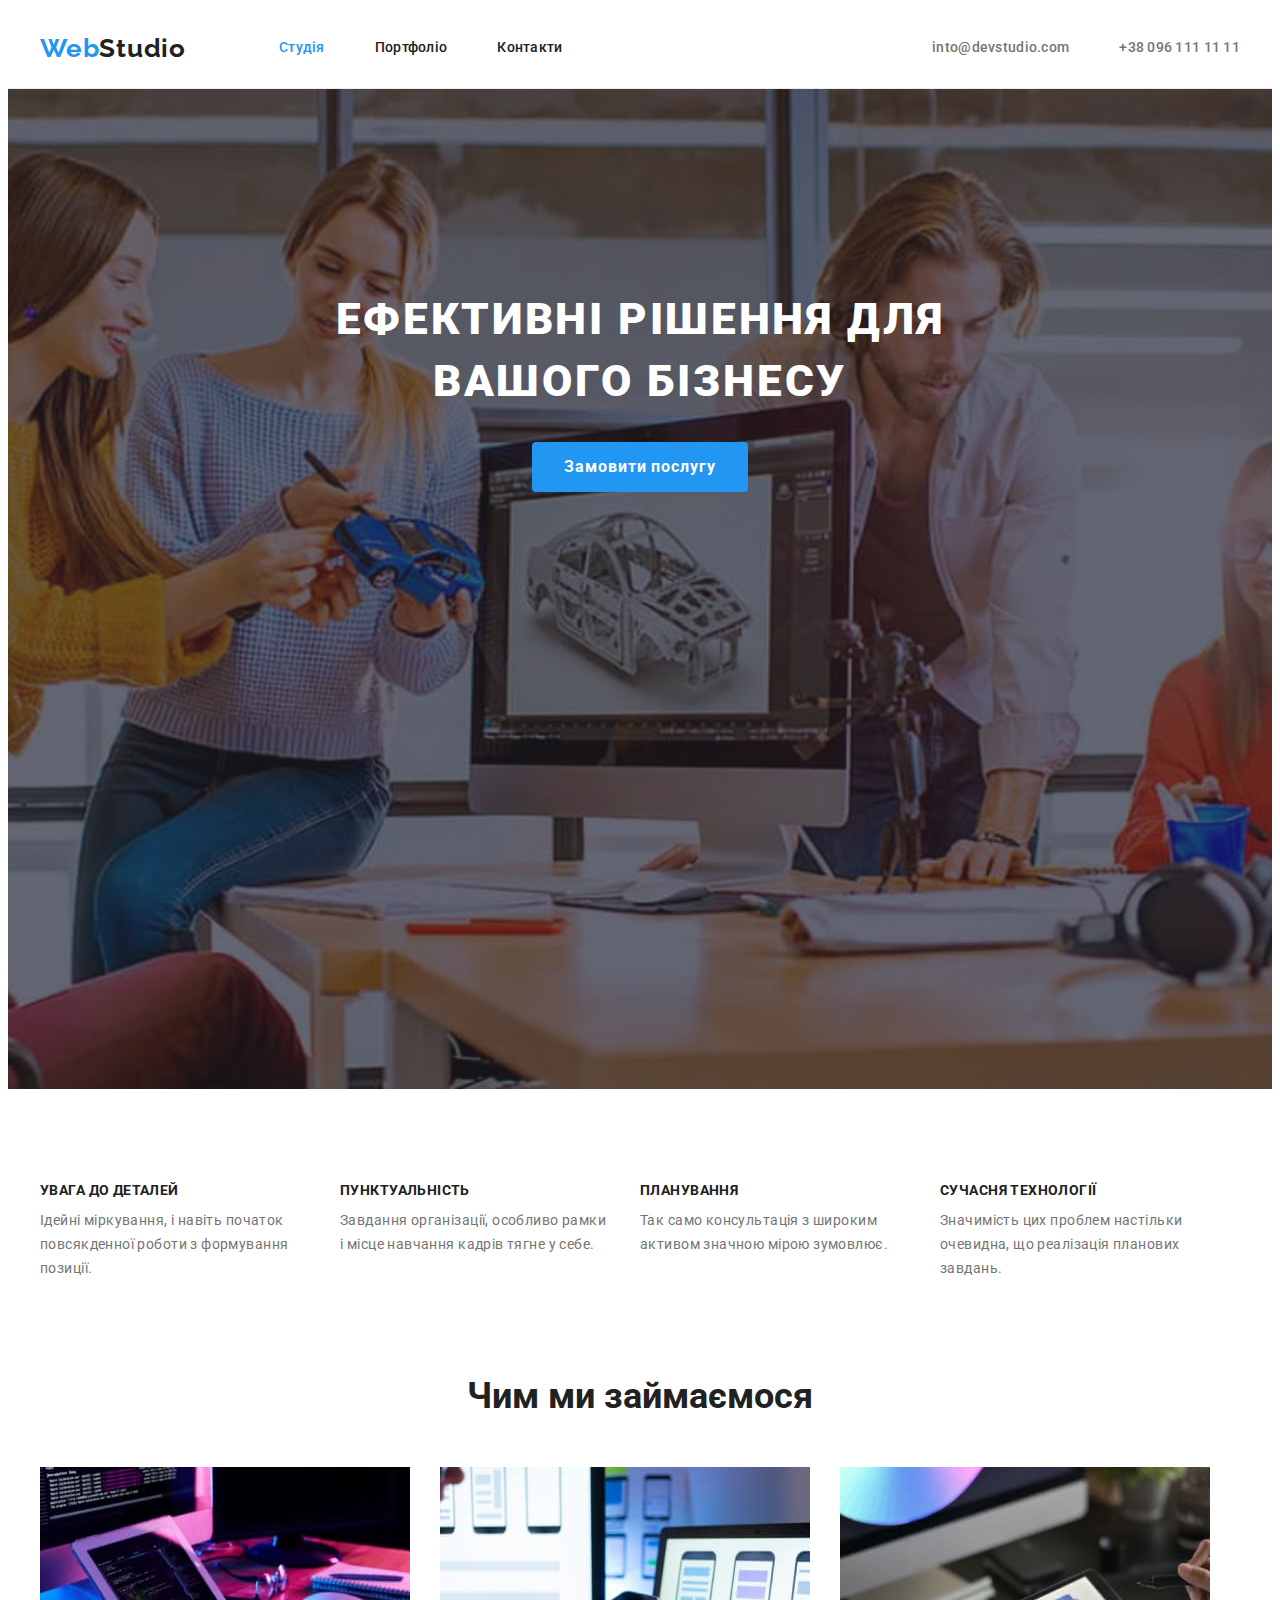
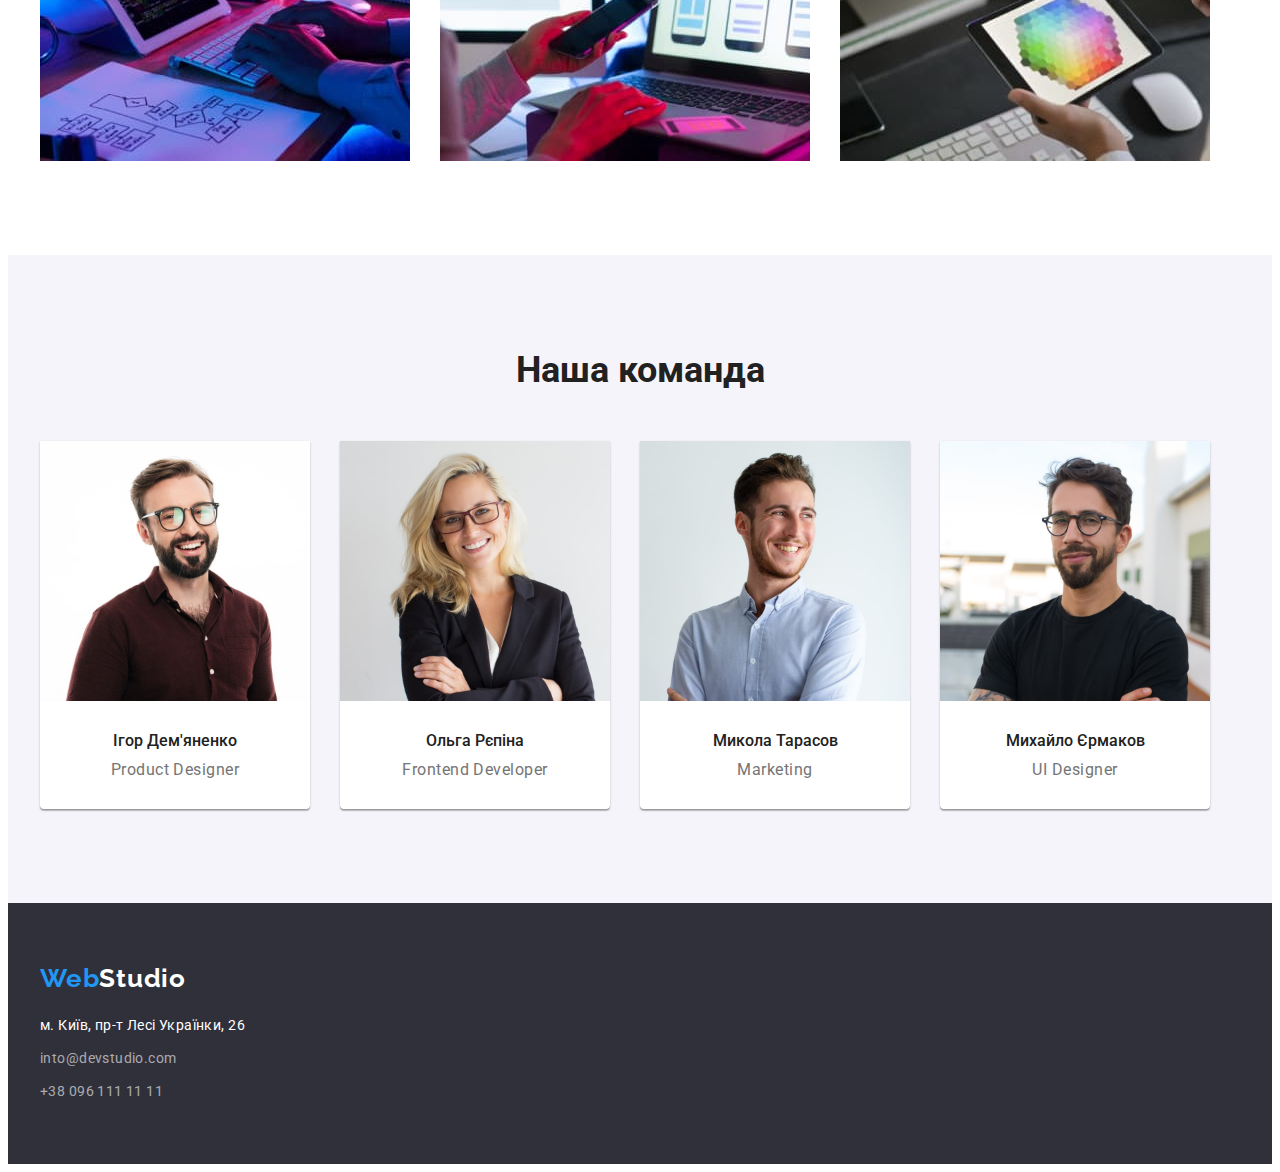
==== index.html @ 22995920 "31.08" ====
<!DOCTYPE html>
<html lang="en">
  <head>
    <meta charset="UTF-8" />
    <meta http-equiv="X-UA-Compatible" content="IE=edge" />
    <meta name="viewport" content="width=device-width, initial-scale=1.0" />
    <title>Studio</title>
    <link rel="preconnect" href="https://fonts.googleapis.com" />
    <link rel="preconnect" href="https://fonts.gstatic.com" crossorigin />
    <link
      href="https://fonts.googleapis.com/css2?family=Raleway:wght@700&family=Roboto:wght@400;500;700;900&display=swap"
      rel="stylesheet"
    />
    <!--Normalize-->
    <link
      rel="stylesheet"
      href="https://cdnjs.cloudflare.com/ajax/libs/modern-normalize/1.1.0/modern-normalize.min.css"
      integrity="sha512-wpPYUAdjBVSE4KJnH1VR1HeZfpl1ub8YT/NKx4PuQ5NmX2tKuGu6U/JRp5y+Y8XG2tV+wKQpNHVUX03MfMFn9Q=="
      crossorigin="anonymous"
      referrerpolicy="no-referrer"
    />
    <link rel="stylesheet" href="./css/styles.css" />
  </head>
  <body>
    <header class="header-underline">
      <div class="container heared-container">
        <nav class="navig">
        <a href="./index.html" class="link"><span class="logo">Web</span><span class="logo" style="color: var(--main-text-color)">Studio</span></a>
        <ul class="site-nav list">
          <li><a href="" class="site-nav-link current">Студія</a></li>
          <li><a href="./portfolio.html" class="site-nav-link">Портфоліо</a></li>
          <li><a href="" class="site-nav-link">Контакти</a></li>
        </ul>
        </nav>
        <ul class="contact-nav list">
          <li><a class="contact-nav-link" href="mailto:into@devstudio.com">into@devstudio.com</a></li>
          <li><a class="contact-nav-link" href="tel:+380961111">+38 096 111 11 11</a></li>
        </ul>
      </div>
    </header>
    <main>
      <section class="hero">
        <div class="container">
        <h1 class="hero-title">ефективні рішення для вашого бізнесу</h1>
        <button class="button" type="button">Замовити послугу</button>
        </div>
      </section>
      <section class="section">
        <div class="container">
          <h2 class="section-title visually-hidden">Зміст</h2>
          <ul class="details list">
            <li class="details-item">
              <h3 class="details-title">увага до деталей</h3>
              <p class="details-about"
                >Ідейні міркування, і навіть початок повсякденної роботи з формування позиції.</p
              >
            </li>
            <li class="details-item">
              <h3 class="details-title">пунктуальність</h3>
              <p class="details-about"
                >Завдання організації, особливо рамки і місце навчання кадрів тягне у себе.</p
              >
            </li>
            <li class="details-item">
              <h3 class="details-title">планування</h3>
              <p class="details-about"
                >Так само консультація з широким активом значною мірою зумовлює.</p
              >
            </li>
            <li class="details-item">
              <h3 class="details-title">сучасня технології</h3>
              <p class="details-about"
                >Значимість цих проблем настільки очевидна, що реалізація планових завдань.</p
              >
            </li>
          </ul>
        </div>
      </section>
      <section class="section section-action">
        <div class="container">
          <h2 class="section-title">Чим ми займаємося</h2>
          <ul class="list action-pic">
            <li><img src="./images/box1.jpg" alt="action1" width="370" /></li>
            <li><img src="./images/box2.jpg" alt="action2" width="370" /></li>
            <li><img src="./images/box3.jpg" alt="action3" width="370" /></li>
          </ul>
        </div>
      </section>
      <!--Team-->
      <section class="section ourteam">
        <div class="container">
          <h2 class="section-title">Наша команда</h2>
          <ul class="list team">
            <li class="team-item">
              <img src="./images/team1.jpg" alt="team_1" width="270" />
              <div class="team-about">
                <h3 class="team-name">Ігор Дем'яненко</h3>
              <p class="team-title">Product Designer</p>
            </div>
            </li>
            <li class="team-item">
              <img src="./images/team2.jpg" alt="team_2" width="270" />
              <div class="team-about">
              <h3 class="team-name">Ольга Рєпіна</h3>
              <p class="team-title">Frontend Developer</p>
            </div>
            </li>
            <li class="team-item">
              <img src="./images/team3.jpg" alt="team_3" width="270" />
              <div class="team-about">
              <h3 class="team-name">Микола Тарасов</h3>
              <p class="team-title">Marketing</p>
            </div>
            </li>
            <li class="team-item">
              <img src="./images/team4.jpg" alt="team_4" width="270" />
              <div class="team-about">
              <h3 class="team-name">Михайло Єрмаков</h3>
              <p class="team-title">UI Designer</p>
            </div>
            </li>
          </ul>
        </div>
      </section>
    </main>
    <footer class="footer">
      <div class="container">
        <a href="./index.html" class="link"><span class="logo">Web</span
          ><span class="logo" style="color: var(--white-color)">Studio</span></a>
        <address class="footer-site">
          <ul class="list">
            <li class="adress">
              <a class="adress-link" href="https://goo.gl/maps/srSNwpNVW98ARK6E7">
                м. Київ, пр-т Лесі Українки, 26</a>
              </li>
            <li class="adress">
              <a class="adress-link-color" href="mailto:into@devstudio.com"
                >into@devstudio.com</a>
            </li>
            <li class="adress">
              <a class="adress-link-color" href="tel:+380961111">+38 096 111 11 11</a>
            </li>
          </ul>
        </address>
      </div>
    </footer>
  </body>
</html>
---- css/styles.css ----
/*--акцент синий #2196F3 ---*/
/*--основной цвет  #212121---*/
/*--белый #FFFFFF---*/
/*--вторичный цвет серый #757575 ---*/
/*--вторичный цвет фона #F5F4FA ---*/
html {
  box-sizing: border-box;
}
:root {
  --main-text-color: #212121;
  --blue-color: #2196f3;
  --white-color: #ffffff;
  --grey-color: #757575;
  --footer-hero-color: #2f303a;
  --second-backgraund-color: #f5f4fa;
  --wtile-second-color: rgba(255, 255, 255, 0.6);
  --header-underline:#ececec;
  --color-border-card:#EEEEEE;
}
.header-underline{
   border-bottom: 1px solid var(--header-underline);
}
body {
  background-color: white;
  color: var(--main-text-color);
  font-family: 'Roboto', sans-serif;
  }
h1,
h2,
h3,
h4,
h5,
h6,
p,
a {
  margin: 0;
}
img {
  display: block;
  max-width: 100%;
  height: auto;
}

.container {
  margin: 0 auto;
  width: 1200px;
  padding-left: 15px;
  padding-right: 15px;
  /*outline: 2px solid tomato;*/
}
.heared-container {
  display: flex;
  align-items: center;
  }
.logo {
  font-family: 'Raleway';
  font-weight: 700;
  font-size: 26px;
  line-height: 1.19;
  color: var(--blue-color);
  letter-spacing: 0.03em;
}
.list {
  list-style: none;
  margin: 0;
  padding: 0;
}
.site-nav-link {
  color: var(--main-text-color);
  font-weight: 500;
  font-size: 14px;
  line-height: 1.14;
  letter-spacing: 0.02em;
  text-decoration: none;
  display: block;
  padding-top: 32px;
  padding-bottom: 32px;
}
.contact-nav-link {
  color: var(--grey-color);
  font-weight: 500;
  font-size: 14px;
  line-height: 1.14;
  letter-spacing: 0.02em;
  text-decoration: none;

  display: block;
  padding-top: 32px;
  padding-bottom: 32px;
}
.site-nav {
  margin-left: 93px;
  display: flex;
  gap: 50px;
  align-items: center;
  }
.contact-nav {
  display: flex;
  gap: 50px;
  align-items: center;
  margin-left: auto;
}
.site-nav-link:hover,
.site-nav-link:focus,
.contact-nav-link:hover,
.contact-nav-link:focus {
  color: var(--blue-color);
}
.site-nav-link.current {
  color: var(--blue-color);
}
.section {
  color: var(--main-text-color);
  padding-top: 94px;
  padding-bottom: 94px;

  /*outline: 1px solid brown;*/
}

.section-action {
  padding-top: 0;
}
.section-title {
  margin-top: 0;
  color: var(--main-text-color);
  font-weight: 700;
  font-size: 36px;
  line-height: 1.17;
  text-align: center;
  margin-bottom: 50px;
}

/* hero*/
.hero-title {
  color: var(--white-color);
  font-weight: 900;
  font-size: 44px;
  line-height: 1.4;
  letter-spacing: 0.06em;
  text-transform: uppercase;

  /*padding: 0;
  margin-top: 0;*/
  width: 696px;
 margin: 0 auto;
}
.hero {
  background-color: var(--footer-hero-color);

  text-align: center;
  padding: 200px 0;


  height: 600px;
  max-width: 1600px;
  margin-left: auto;
  margin-right: auto;

  background-image: linear-gradient(to right, rgba(47, 48, 58, 0.4),rgba(47, 48, 58, 0.4)), url(../images/hero.jpg);
  background-repeat: no-repeat;
  background-size: cover;
  background-position: center;
  background-color:#000000;
  
}

.details-title {
  margin-top: 0;
  color: var(--main-text-color);
  font-weight: 700;
  font-size: 14px;
  line-height: 1.14;
  text-transform: uppercase;
  letter-spacing: 0.03em;
  margin-bottom: 10px;
}
.details-about {
  color: var(--grey-color);
  font-weight: 400;
  font-size: 14px;
  line-height: 1.71;
  letter-spacing: 0.03em;
  margin-bottom: 0;
}
.details {
  display: flex;
  gap: 30px;
}
.details-item {
  width: 270px;
}

/* button*/
.button {
  font-family: inherit;
  color: var(--white-color);
  background-color: var(--blue-color);
  cursor: pointer;
  font-weight: 700;
  font-size: 16px;
  line-height: 1.85;
  text-align: center;
  letter-spacing: 0.06em;
  border: none;
  border-radius: 4px;
  min-width: 216px;
  padding: 10px 32px;
  margin-top: 30px;
}
.button:hover,
.button:focus {
  background: #188ce8;
}

.visually-hidden {
  position: absolute;
  white-space: nowrap;
  width: 1px;
  height: 1px;
  overflow: hidden;
  border: 0;
  padding: 0;
  clip: rect(0 0 0 0);
  clip-path: inset(50%);
  margin: -1px;
}
.portfolio-menu {
  display: flex;
  justify-content: center;
  gap: 8px;
 }

.button-portfolio {
  font-family: inherit;
  font-weight: 500;
  font-size: 16px;
  line-height: 1.62;
  text-align: center;
  border-radius: 4px;
  border: none;
}
.button-portfolio:hover,
.button-portfolio:focus {
  color: var(--white-color);
  background-color: var(--blue-color);
  cursor: pointer;
}
.adress-link {
  text-decoration: none;
  color: var(--white-color);
  font-style: normal;
  letter-spacing: 0.03em;
  font-size: 14px;
  line-height: 1.71;
}
.adress-link-color {
  text-decoration: none;
  font-style: normal;
  letter-spacing: 0.03em;
  font-size: 14px;
  line-height: 1.71;
  color: var(--wtile-second-color);
 }

.adress-link:hover,
.adress-link:focus,
.adress-link-color:hover,
.adress-link-color:focus {
  color: var(--blue-color);
}
.adress:not(:last-child){
  margin-bottom: 9px;
}

.navig{
  display: flex;
  align-items: center;
}
.link {
  padding: 0;
  margin: 0;
  text-decoration: none;
  color: currentColor;
}
.li {
  text-align: center;
}

.action-pic {
  display: flex;
  gap: 30px;
}
.footer {
  background-color: var(--footer-hero-color);
  padding-top: 60px;
  padding-bottom: 60px;
}
.footer-site{
   margin-top: 20px;
}

.portfolio-items {
  width: 370px;
 /* background-color: aqua;*/
  margin-right: 30px;
  margin-bottom: 30px;
}
.portfolio-items:nth-child(3n) {
  margin-right: 0;
}
.portfolio-items:nth-last-child(-n + 3) {
  margin-bottom: 0px;
}

.flex-container {
  display: flex;
  flex-wrap: wrap;
  /*background-color: blueviolet;*/
  margin-top: 50px;
}
.items-about{
   padding: 20px 24px;
   border-bottom: 1px solid var(--color-border-card);
   border-right: 1px solid var(--color-border-card);
   border-left: 1px solid var(--color-border-card);
}
.portfolio-name {
  font-weight: 700;
  font-size: 18px;
  line-height: 2;
  letter-spacing: 0.06em;
  padding-bottom: 4px;
  }
.portfolio-list {
  font-size: 16px;
  line-height: 1.88;
  letter-spacing: 0.03em;
  color: var(--grey-color);
}
.team-name {
  font-weight: 500;
  font-size: 16px;
  line-height: 1.19;
  text-align: center;
  /*padding-top: 30px;*/
  margin-bottom: 10px;
}
.team-title {
  font-size: 16px;
  line-height: 1.19;
  text-align: center;
  color: var(--grey-color);
  letter-spacing: 0.03em;
  /*padding-bottom: 30px;*/
}
.team {
  display: flex;
  gap: 30px;
}
.team-item {
  display: block;
  background-color: var(--white-color);
  box-shadow: 0px 1px 3px rgba(0, 0, 0, 0.12), 0px 1px 1px rgba(0, 0, 0, 0.14),
    0px 2px 1px rgba(0, 0, 0, 0.2);
  border-radius: 0px 0px 4px 4px;
}
.team-about {
   padding-top: 30px;
  padding-bottom: 30px;
}

.ourteam {
  background-color: var(--second-backgraund-color);
}
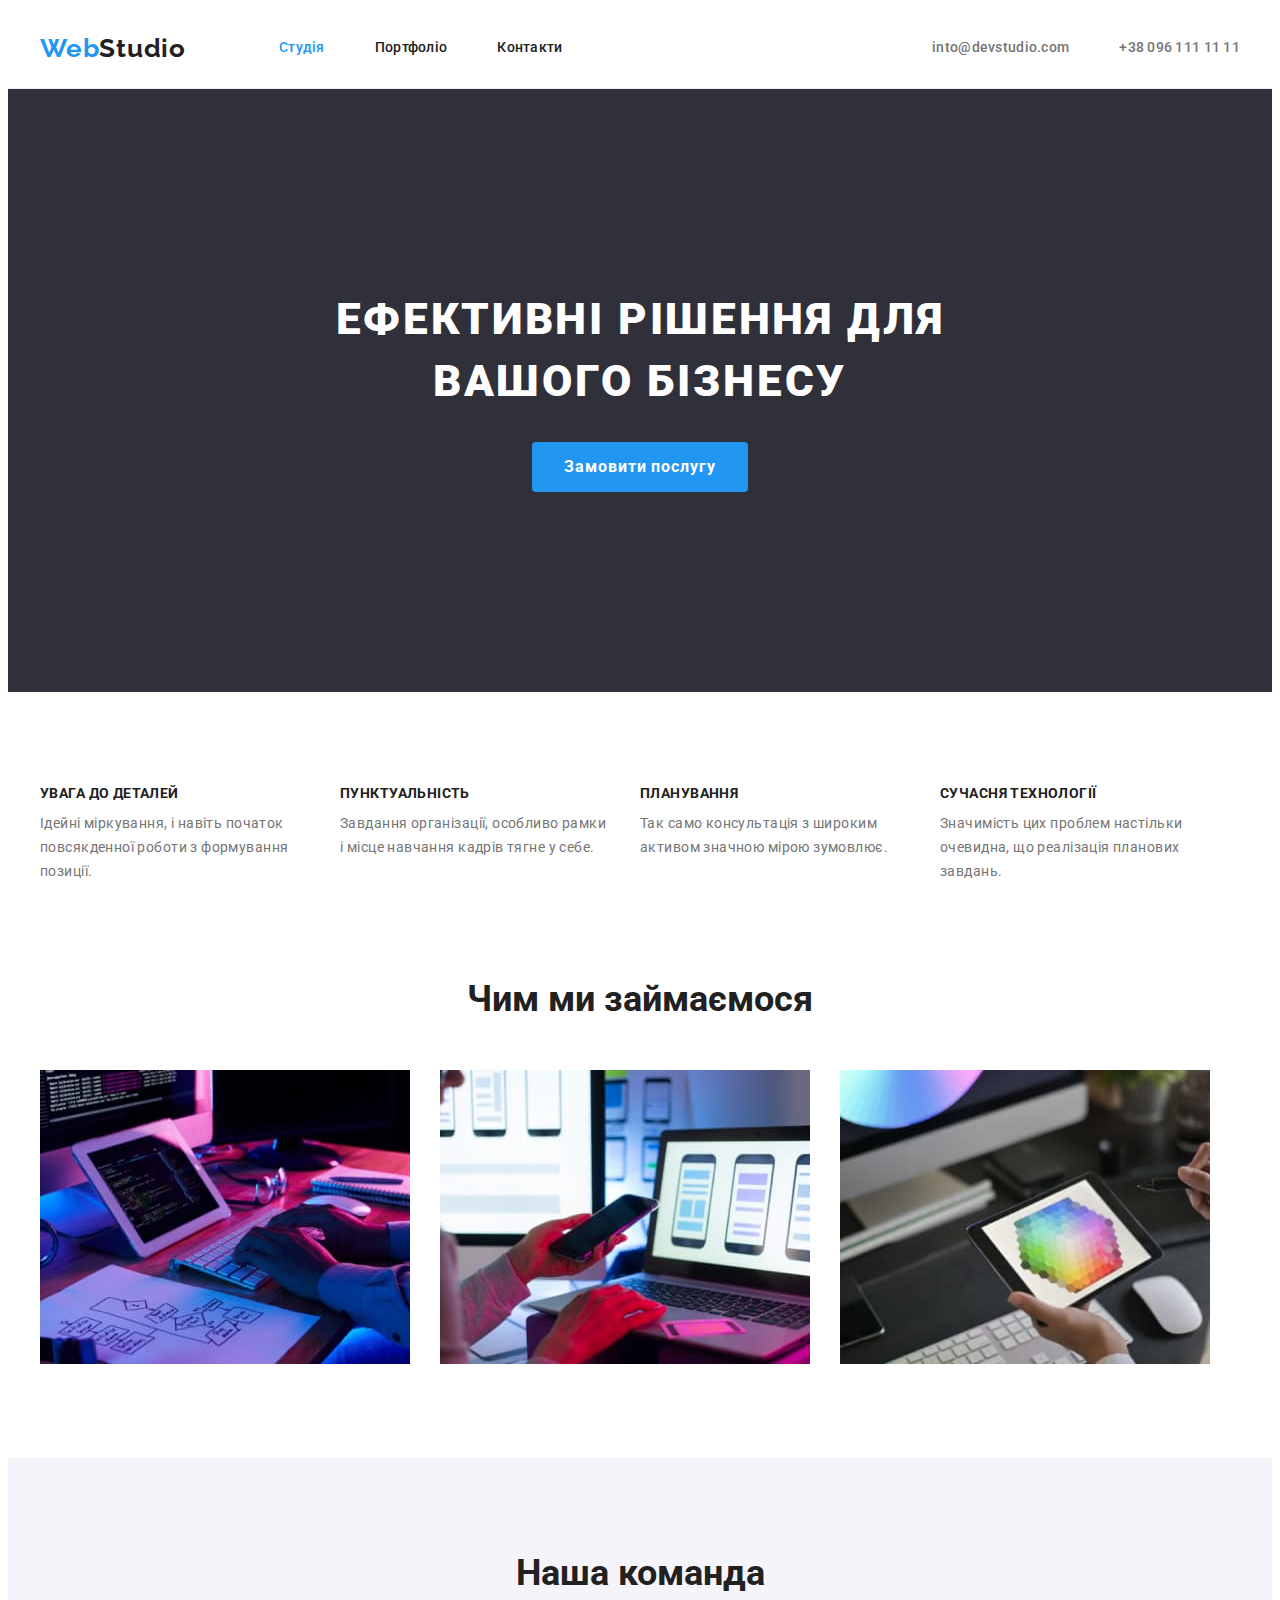
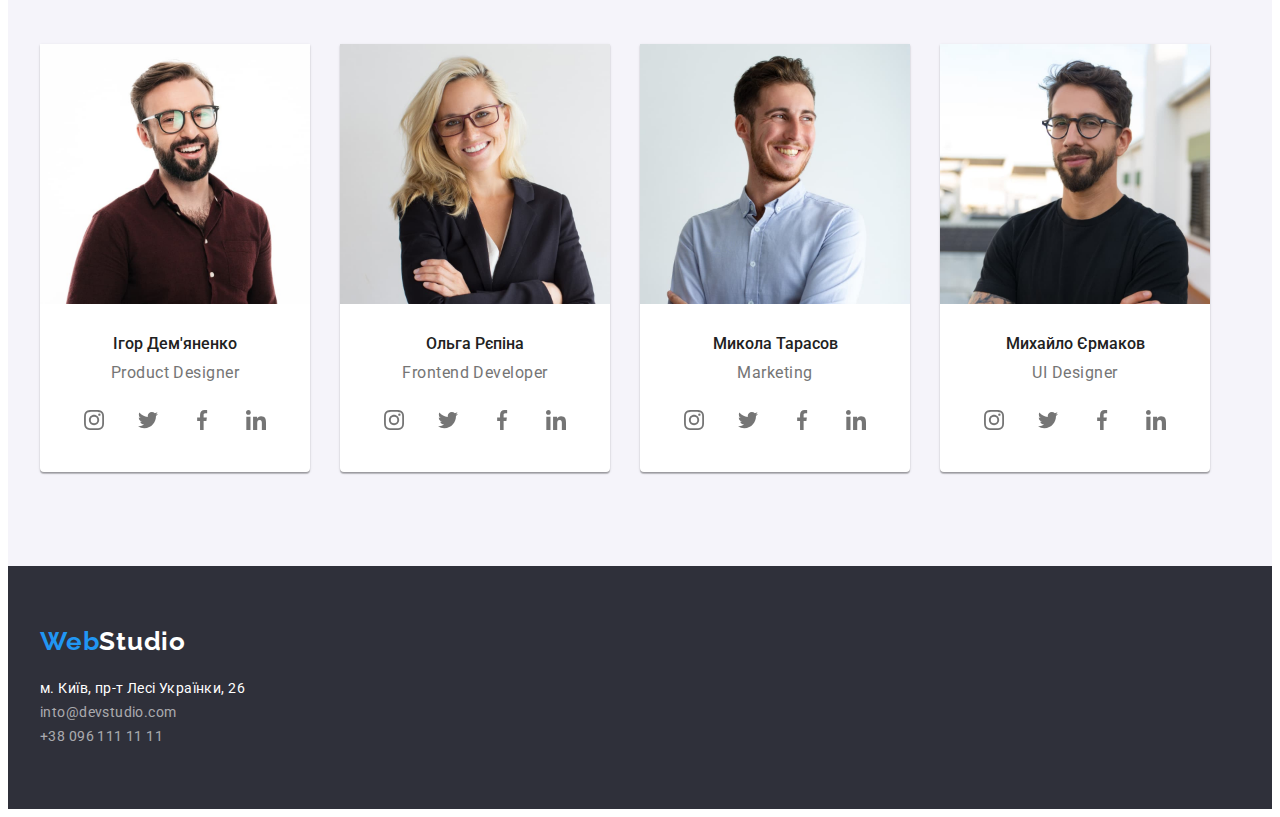
==== commit bc8e310a: "03.09" ====
--- a/index.html
+++ b/index.html
@@ -94,30 +94,206 @@
             <li class="team-item">
               <img src="./images/team1.jpg" alt="team_1" width="270" />
               <div class="team-about">
-                <h3 class="team-name">Ігор Дем'яненко</h3>
-              <p class="team-title">Product Designer</p>
-            </div>
+                  <h3 class="team-name">Ігор Дем'яненко</h3>
+                  <p class="team-title">Product Designer</p>
+                  <ul class="list web">
+                     <li>
+                       <a class=" web-icon link"href="https://www.instagram.com"
+                       target="_parent"
+                       rel="noopener noreffer"
+                       aria-label="Instagram">
+                       <svg class="social-link">
+                         <use href="./images/icons.svg#instagram"></use>
+                       </svg>                                       
+                       </a>
+                     </li>
+                     <li>
+                      <a class=" web-icon link" href="https://twitter.com"
+                       target="_parent"
+                        rel="noopener noreffer"
+                       aria-label="twitter">
+                        <svg class="social-link">
+                          <use href="./images/icons.svg#twitter">
+                         </use>
+                       </svg>    
+                     </a>
+                     </li>
+                     <li>
+                      <a class=" web-icon link"href="https://www.facebook.com"
+                      target="_parent"
+                      rel="noopener noreffer"
+                      aria-label="Instagram">
+                      <svg class="social-link">
+                        <use href="./images/icons.svg#facebook"></use>
+                      </svg>                                       
+                      </a>
+                    </li>
+                    <li>
+                      <a class=" web-icon link" href="https://ua.linkedin.com/"
+                       target="_parent"
+                        rel="noopener noreffer"
+                       aria-label="twitter">
+                        <svg class="social-link">
+                          <use href="./images/icons.svg#linkedin">
+                         </use>
+                       </svg>    
+                     </a>
+                     </li>
+                  </ul>
+              </div>
             </li>
             <li class="team-item">
               <img src="./images/team2.jpg" alt="team_2" width="270" />
               <div class="team-about">
-              <h3 class="team-name">Ольга Рєпіна</h3>
-              <p class="team-title">Frontend Developer</p>
-            </div>
+                 <h3 class="team-name">Ольга Рєпіна</h3>
+                 <p class="team-title">Frontend Developer</p>
+                 <ul class="list web">
+                  <li>
+                    <a class=" web-icon link"href="https://www.instagram.com"
+                    target="_parent"
+                    rel="noopener noreffer"
+                    aria-label="Instagram">
+                    <svg class="social-link">
+                      <use href="./images/icons.svg#instagram"></use>
+                    </svg>                                       
+                    </a>
+                  </li>
+                  <li>
+                   <a class=" web-icon link" href="https://twitter.com"
+                    target="_parent"
+                     rel="noopener noreffer"
+                    aria-label="twitter">
+                     <svg class="social-link">
+                       <use href="./images/icons.svg#twitter">
+                      </use>
+                    </svg>    
+                  </a>
+                  </li>
+                  <li>
+                   <a class=" web-icon link"href="https://www.facebook.com"
+                   target="_parent"
+                   rel="noopener noreffer"
+                   aria-label="Instagram">
+                   <svg class="social-link">
+                     <use href="./images/icons.svg#facebook"></use>
+                   </svg>                                       
+                   </a>
+                 </li>
+                 <li>
+                   <a class=" web-icon link" href="https://ua.linkedin.com/"
+                    target="_parent"
+                     rel="noopener noreffer"
+                    aria-label="twitter">
+                     <svg class="social-link">
+                       <use href="./images/icons.svg#linkedin">
+                      </use>
+                    </svg>    
+                  </a>
+                  </li>
+               </ul>
+              </div>
             </li>
             <li class="team-item">
               <img src="./images/team3.jpg" alt="team_3" width="270" />
               <div class="team-about">
-              <h3 class="team-name">Микола Тарасов</h3>
-              <p class="team-title">Marketing</p>
-            </div>
+                 <h3 class="team-name">Микола Тарасов</h3>
+                 <p class="team-title">Marketing</p>
+                 <ul class="list web">
+                  <li>
+                    <a class=" web-icon link"href="https://www.instagram.com"
+                    target="_parent"
+                    rel="noopener noreffer"
+                    aria-label="Instagram">
+                    <svg class="social-link">
+                      <use href="./images/icons.svg#instagram"></use>
+                    </svg>                                       
+                    </a>
+                  </li>
+                  <li>
+                   <a class=" web-icon link" href="https://twitter.com"
+                    target="_parent"
+                     rel="noopener noreffer"
+                    aria-label="twitter">
+                     <svg class="social-link">
+                       <use href="./images/icons.svg#twitter">
+                      </use>
+                    </svg>    
+                  </a>
+                  </li>
+                  <li>
+                   <a class=" web-icon link"href="https://www.facebook.com"
+                   target="_parent"
+                   rel="noopener noreffer"
+                   aria-label="Instagram">
+                   <svg class="social-link">
+                     <use href="./images/icons.svg#facebook"></use>
+                   </svg>                                       
+                   </a>
+                 </li>
+                 <li>
+                   <a class=" web-icon link" href="https://ua.linkedin.com/"
+                    target="_parent"
+                     rel="noopener noreffer"
+                    aria-label="twitter">
+                     <svg class="social-link">
+                       <use href="./images/icons.svg#linkedin">
+                      </use>
+                    </svg>    
+                  </a>
+                  </li>
+               </ul>
+              </div>
             </li>
             <li class="team-item">
               <img src="./images/team4.jpg" alt="team_4" width="270" />
               <div class="team-about">
-              <h3 class="team-name">Михайло Єрмаков</h3>
-              <p class="team-title">UI Designer</p>
-            </div>
+                 <h3 class="team-name">Михайло Єрмаков</h3>
+                 <p class="team-title">UI Designer</p>
+                 <ul class="list web">
+                  <li>
+                    <a class=" web-icon link"href="https://www.instagram.com"
+                    target="_parent"
+                    rel="noopener noreffer"
+                    aria-label="Instagram">
+                    <svg class="social-link">
+                      <use href="./images/icons.svg#instagram"></use>
+                    </svg>                                       
+                    </a>
+                  </li>
+                  <li>
+                   <a class=" web-icon link" href="https://twitter.com"
+                    target="_parent"
+                     rel="noopener noreffer"
+                    aria-label="twitter">
+                     <svg class="social-link">
+                       <use href="./images/icons.svg#twitter">
+                      </use>
+                    </svg>    
+                  </a>
+                  </li>
+                  <li>
+                   <a class=" web-icon link"href="https://www.facebook.com"
+                   target="_parent"
+                   rel="noopener noreffer"
+                   aria-label="Instagram">
+                   <svg class="social-link">
+                     <use href="./images/icons.svg#facebook"></use>
+                   </svg>                                       
+                   </a>
+                 </li>
+                 <li>
+                   <a class=" web-icon link" href="https://ua.linkedin.com/"
+                    target="_parent"
+                     rel="noopener noreffer"
+                    aria-label="twitter">
+                     <svg class="social-link">
+                       <use href="./images/icons.svg#linkedin">
+                      </use>
+                    </svg>    
+                  </a>
+                  </li>
+               </ul>
+              </div>
             </li>
           </ul>
         </div>
--- a/css/styles.css
+++ b/css/styles.css
@@ -149,19 +149,6 @@
 
   text-align: center;
   padding: 200px 0;
-
-
-  height: 600px;
-  max-width: 1600px;
-  margin-left: auto;
-  margin-right: auto;
-
-  background-image: linear-gradient(to right, rgba(47, 48, 58, 0.4),rgba(47, 48, 58, 0.4)), url(../images/hero.jpg);
-  background-repeat: no-repeat;
-  background-size: cover;
-  background-position: center;
-  background-color:#000000;
-  
 }
 
 .details-title {
@@ -243,7 +230,6 @@
 .button-portfolio:focus {
   color: var(--white-color);
   background-color: var(--blue-color);
-  cursor: pointer;
 }
 .adress-link {
   text-decoration: none;
@@ -260,16 +246,14 @@
   font-size: 14px;
   line-height: 1.71;
   color: var(--wtile-second-color);
- }
+  margin-top: 9px;
+}
 
 .adress-link:hover,
 .adress-link:focus,
 .adress-link-color:hover,
 .adress-link-color:focus {
   color: var(--blue-color);
-}
-.adress:not(:last-child){
-  margin-bottom: 9px;
 }
 
 .navig{
@@ -351,6 +335,7 @@
   text-align: center;
   color: var(--grey-color);
   letter-spacing: 0.03em;
+  margin-bottom: 16px;
   /*padding-bottom: 30px;*/
 }
 .team {
@@ -372,3 +357,33 @@
 .ourteam {
   background-color: var(--second-backgraund-color);
 }
+.web{
+  display: flex;
+  justify-content: center;
+  align-items: center;
+  gap: 10px;
+
+
+}
+.web-icon{
+  display: flex;
+  justify-content: center;
+  align-items: center;
+
+  width: 44px;
+  height: 44px;
+  border-radius: 50%;
+  background-color: var(--white-color);
+  fill:var(--grey-color)
+}
+.social-link{
+  width: 20px;
+  height: 20px;
+
+}
+.web-icon:hover,
+.web-icon:focus
+ {
+  background-color: var(--blue-color);
+  fill: var(--white-color);
+}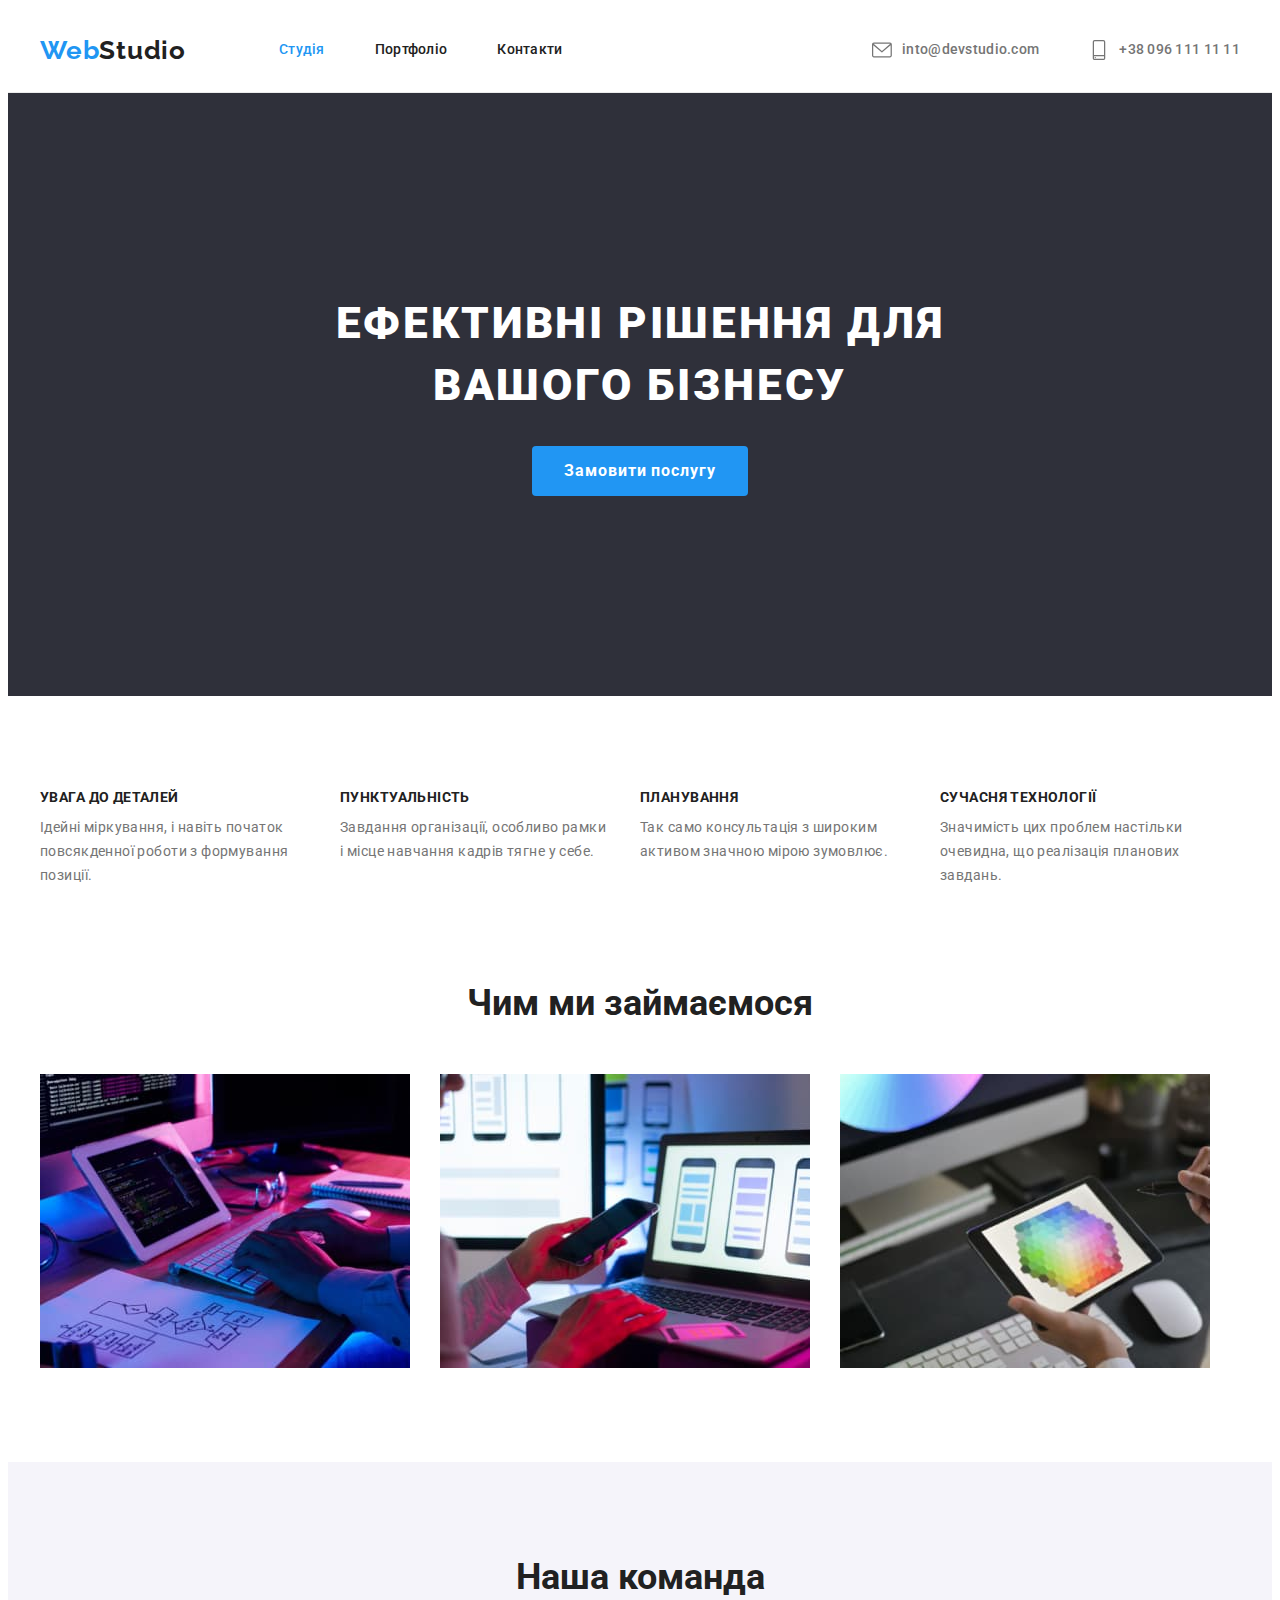
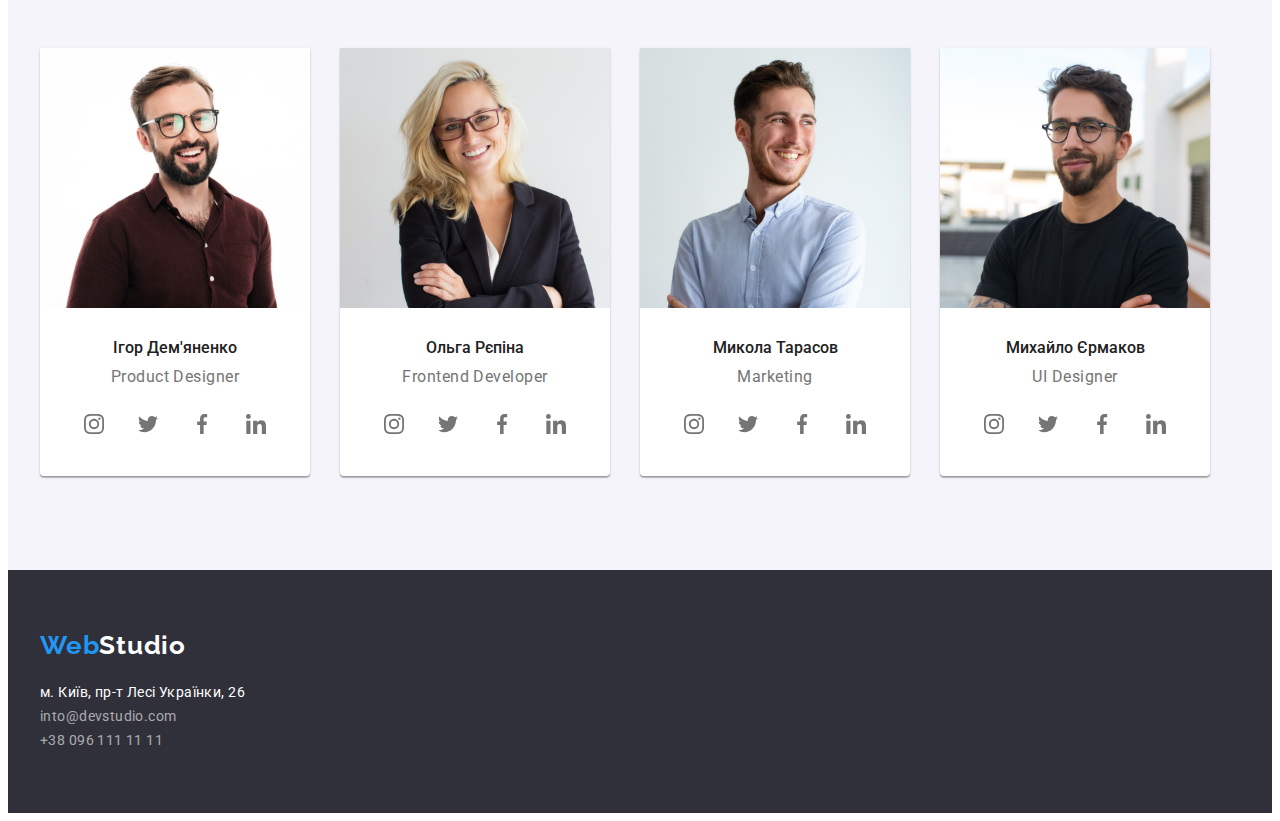
==== commit adb3a3c0: "03.09" ====
--- a/index.html
+++ b/index.html
@@ -33,8 +33,20 @@
         </ul>
         </nav>
         <ul class="contact-nav list">
-          <li><a class="contact-nav-link" href="mailto:into@devstudio.com">into@devstudio.com</a></li>
-          <li><a class="contact-nav-link" href="tel:+380961111">+38 096 111 11 11</a></li>
+          <li>
+            <a class="contact-nav-link" href="mailto:into@devstudio.com">
+              <svg class="contact-icon">
+                <use href="./images/icons.svg#envelope"></use>
+              </svg>            
+              into@devstudio.com
+            </a>
+        </li>
+          <li>
+            <a class="contact-nav-link" href="tel:+380961111">
+              <svg class="contact-icon">
+                <use href="./images/icons.svg#smartphone"></use>
+              </svg> 
+              +38 096 111 11 11</a></li>
         </ul>
       </div>
     </header>
@@ -181,9 +193,9 @@
                  </li>
                  <li>
                    <a class=" web-icon link" href="https://ua.linkedin.com/"
-                    target="_parent"
-                     rel="noopener noreffer"
-                    aria-label="twitter">
+                     target="_parent"
+                     rel="noopener noreffer"
+                     aria-label="twitter">
                      <svg class="social-link">
                        <use href="./images/icons.svg#linkedin">
                       </use>
--- a/css/styles.css
+++ b/css/styles.css
@@ -77,17 +77,26 @@
   padding-bottom: 32px;
 }
 .contact-nav-link {
+  display:flex;
+  align-items: center;
+  justify-content: center;
+  fill: var(--grey-color);
   color: var(--grey-color);
   font-weight: 500;
   font-size: 14px;
   line-height: 1.14;
   letter-spacing: 0.02em;
   text-decoration: none;
-
-  display: block;
   padding-top: 32px;
   padding-bottom: 32px;
 }
+.contact-icon{
+  width: 20px;
+  height: 20px;
+  margin-right:  10px;
+  /* fill:var(--grey-color) */
+
+}
 .site-nav {
   margin-left: 93px;
   display: flex;
@@ -99,12 +108,13 @@
   gap: 50px;
   align-items: center;
   margin-left: auto;
-}
+  }
 .site-nav-link:hover,
 .site-nav-link:focus,
 .contact-nav-link:hover,
 .contact-nav-link:focus {
-  color: var(--blue-color);
+  fill: var(--blue-color);
+  color:var(--blue-color) ;
 }
 .site-nav-link.current {
   color: var(--blue-color);
@@ -362,8 +372,6 @@
   justify-content: center;
   align-items: center;
   gap: 10px;
-
-
 }
 .web-icon{
   display: flex;
@@ -379,11 +387,11 @@
 .social-link{
   width: 20px;
   height: 20px;
-
+ 
 }
 .web-icon:hover,
 .web-icon:focus
  {
   background-color: var(--blue-color);
   fill: var(--white-color);
-}+}
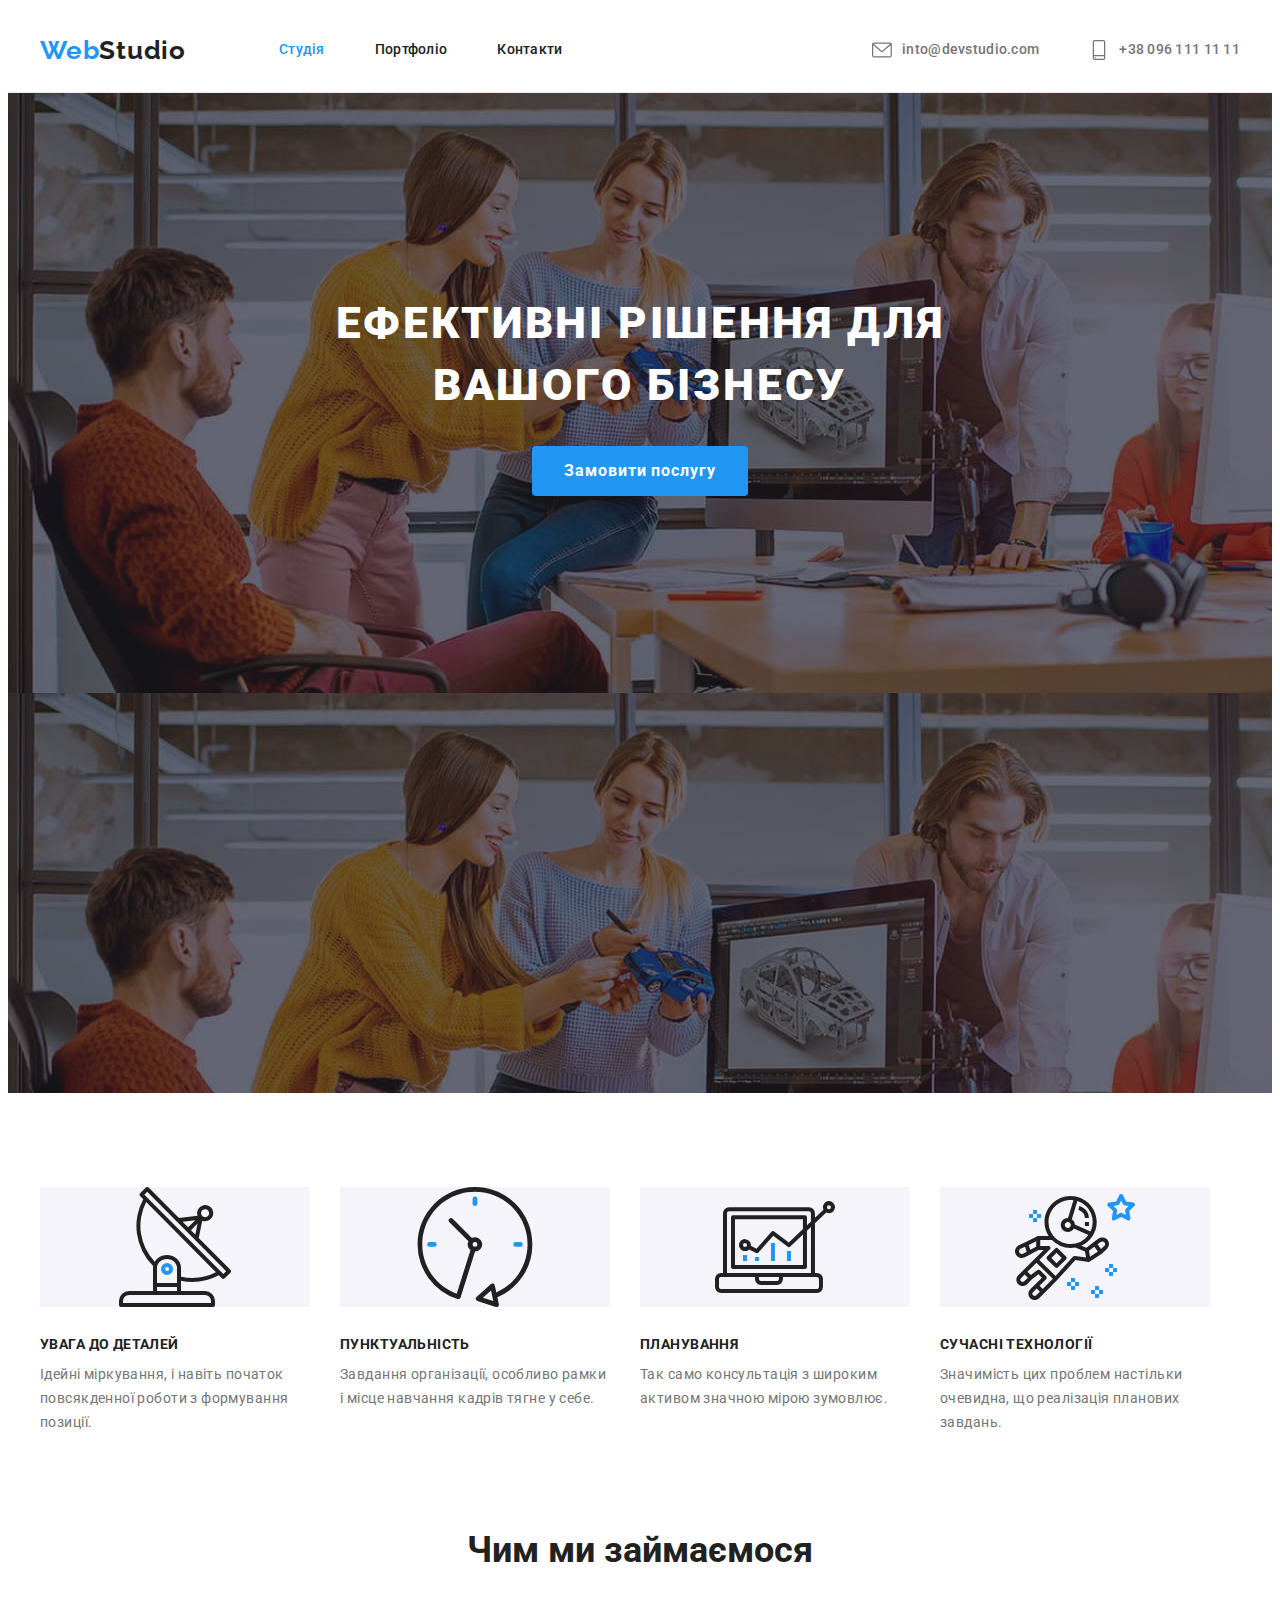
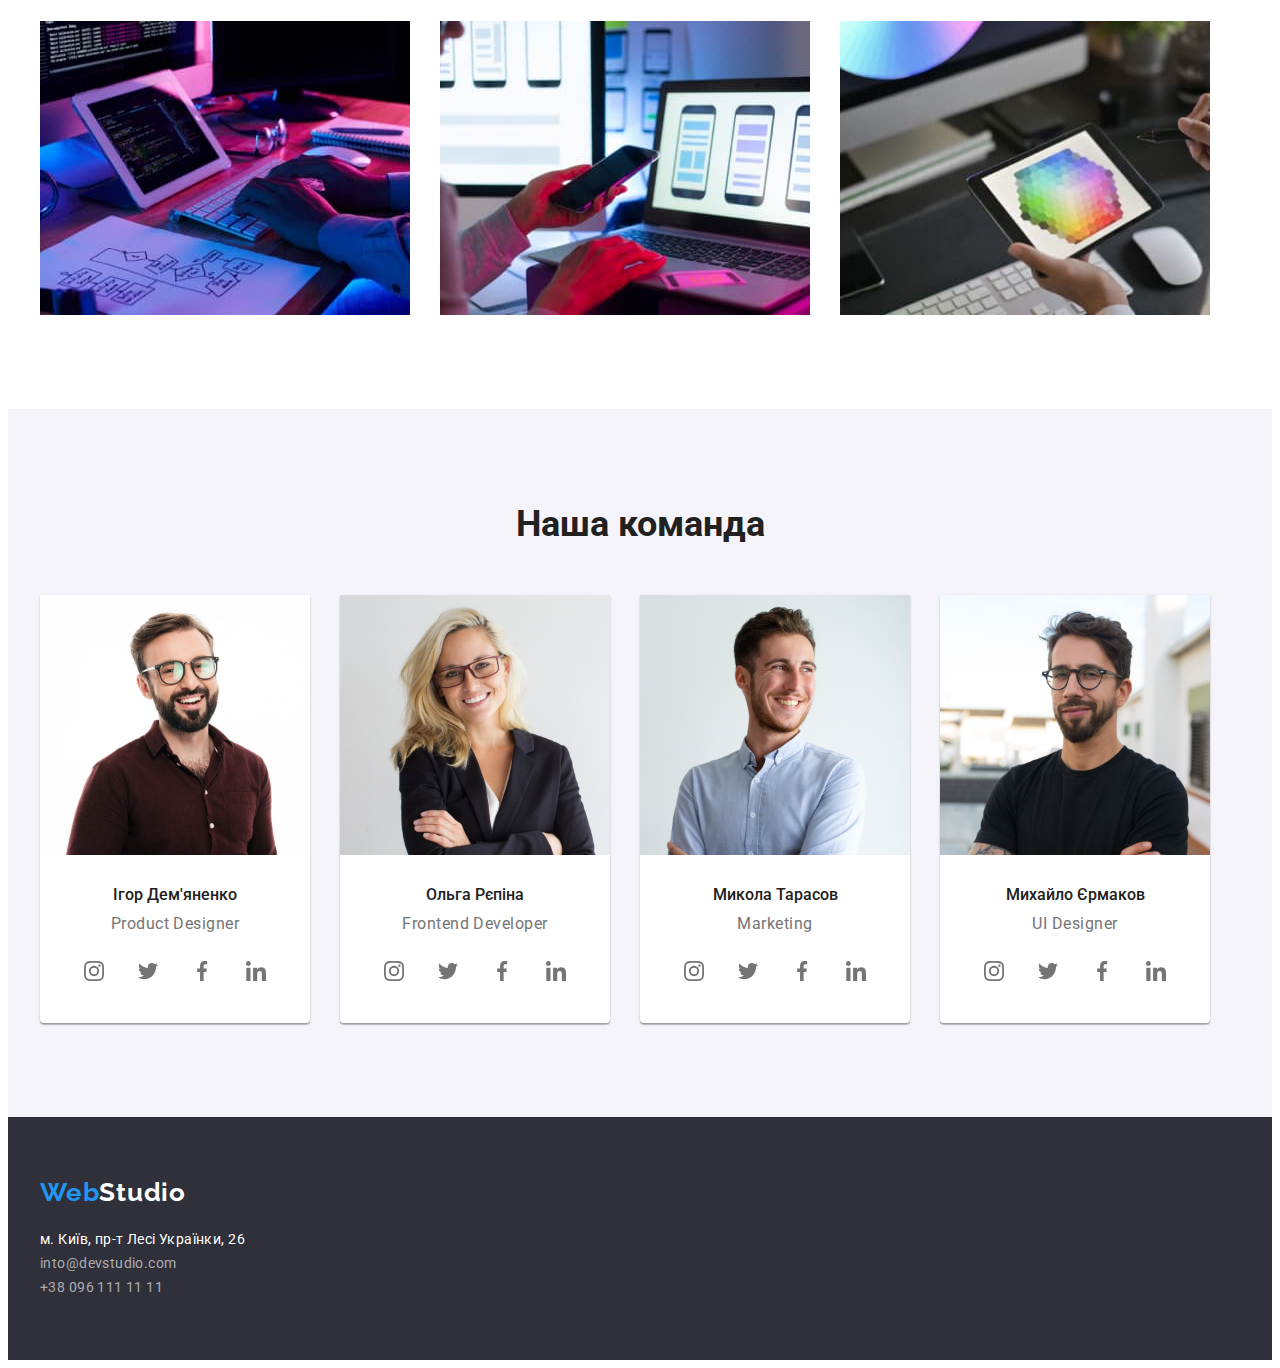
==== commit 6e76c004: "03.09" ====
--- a/index.html
+++ b/index.html
@@ -62,25 +62,45 @@
           <h2 class="section-title visually-hidden">Зміст</h2>
           <ul class="details list">
             <li class="details-item">
+              <div class="about-image">
+                <svg class="icon-about">
+                  <use href="./images/icons.svg#antenna"></use>
+                </svg>
+              </div>
               <h3 class="details-title">увага до деталей</h3>
               <p class="details-about"
                 >Ідейні міркування, і навіть початок повсякденної роботи з формування позиції.</p
               >
             </li>
             <li class="details-item">
+              <div class="about-image">
+                <svg class="icon-about">
+                  <use href="./images/icons.svg#clock"></use>
+                </svg>
+              </div>
               <h3 class="details-title">пунктуальність</h3>
               <p class="details-about"
                 >Завдання організації, особливо рамки і місце навчання кадрів тягне у себе.</p
               >
             </li>
             <li class="details-item">
+              <div class="about-image">
+                <svg class="icon-about">
+                  <use href="./images/icons.svg#diagram"></use>
+                </svg>
+              </div>
               <h3 class="details-title">планування</h3>
               <p class="details-about"
                 >Так само консультація з широким активом значною мірою зумовлює.</p
               >
             </li>
             <li class="details-item">
-              <h3 class="details-title">сучасня технології</h3>
+              <div class="about-image">
+                <svg class="icon-about">
+                  <use href="./images/icons.svg#astronaut"></use>
+                </svg>
+              </div>
+              <h3 class="details-title">сучасні технології</h3>
               <p class="details-about"
                 >Значимість цих проблем настільки очевидна, що реалізація планових завдань.</p
               >
--- a/css/styles.css
+++ b/css/styles.css
@@ -156,10 +156,24 @@
 }
 .hero {
   background-color: var(--footer-hero-color);
+  height: 600px;
+  max-width: 1600px;
+  margin: auto;
 
   text-align: center;
   padding: 200px 0;
-}
+  background-image: linear-gradient(to right,rgba(47, 48, 58, 0.4) ,rgba(47, 48, 58, 0.4)) ,  url(../images/hero.jpg);
+
+
+
+}
+.about-image{
+  display:flex;
+  height: 120px;
+  background-color:var(--second-backgraund-color);
+  background-size: cover;
+  margin-bottom: 30px;
+  }
 
 .details-title {
   margin-top: 0;
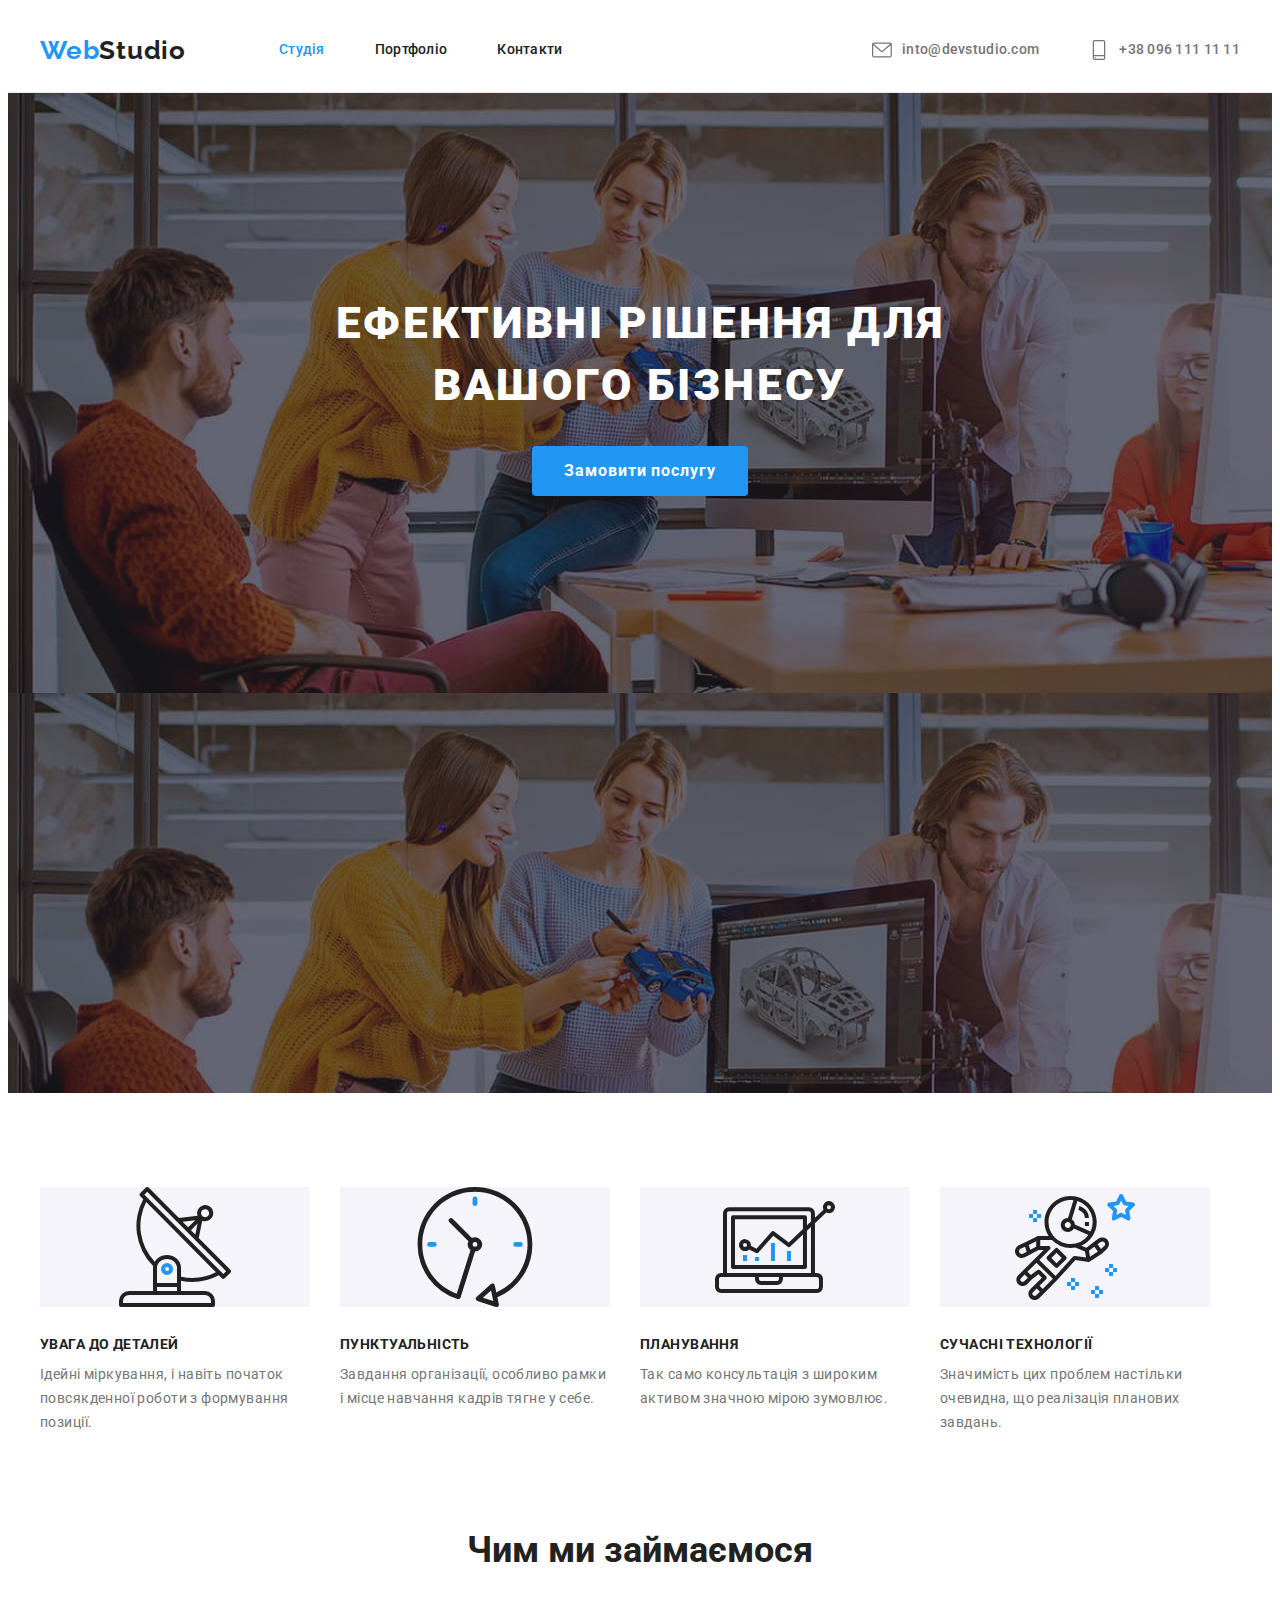
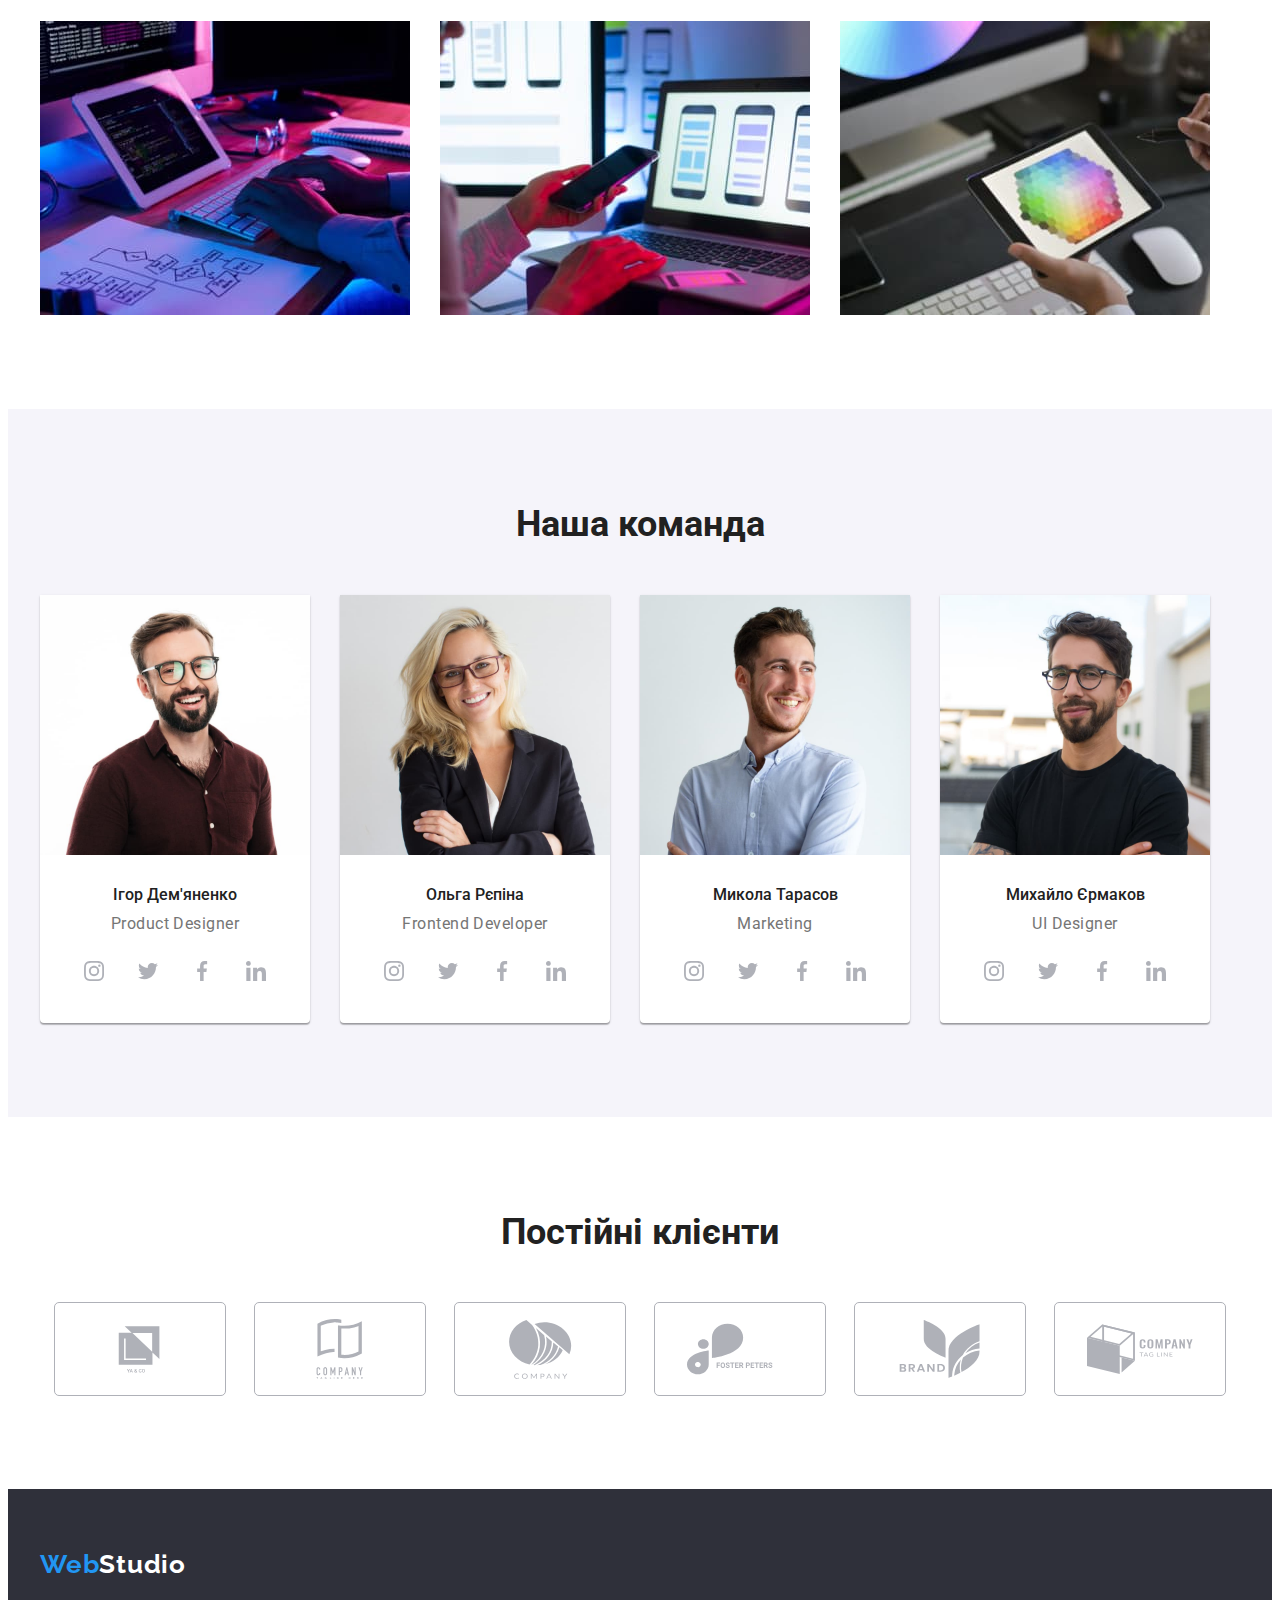
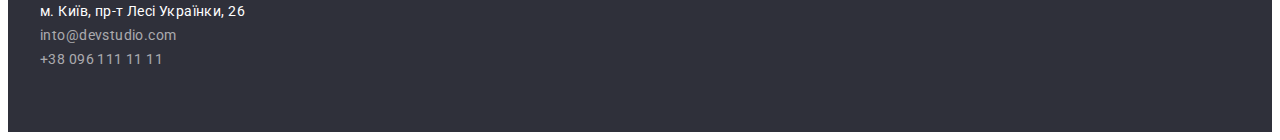
==== commit 885e5b4f: "03.09" ====
--- a/index.html
+++ b/index.html
@@ -330,6 +330,68 @@
           </ul>
         </div>
       </section>
+         <!--Company-->
+      <section class="section">
+        <div class="container">
+          <h2 class="section-title">Постійні клієнти</h2>          
+          <ul class="list group-company">
+            <li>
+              <a class=" group link" href="./index.html"
+                       target="_parent"
+                       rel="noopener noreffer">
+                      <svg  class="group-link">
+                         <use href="./images/icons.svg#company1"></use>
+                      </svg>                                       
+                </a>
+            </li>
+            <li>
+              <a class=" group link" href="./index.html"
+                       target="_parent"
+                       rel="noopener noreffer">
+                      <svg class="group-link">
+                         <use href="./images/icons.svg#company2"></use>
+                      </svg>                                       
+                </a>
+            </li>
+            <li>
+              <a class=" group link" href="./index.html"
+                       target="_parent"
+                       rel="noopener noreffer">
+                      <svg class="group-link">
+                         <use href="./images/icons.svg#company3"></use>
+                      </svg>                                       
+                </a>
+            </li>
+            <li>
+              <a class=" group link" href="./index.html"
+                       target="_parent"
+                       rel="noopener noreffer">
+                      <svg class="group-link">
+                         <use href="./images/icons.svg#company4"></use>
+                      </svg>                                       
+                </a>
+            </li>
+            <li>
+              <a class=" group link" href="./index.html"
+                       target="_parent"
+                       rel="noopener noreffer">
+                      <svg class="group-link">
+                         <use href="./images/icons.svg#company5"></use>
+                      </svg>                                       
+                </a>
+            </li>
+            <li>
+              <a class=" group link" href="./index.html"
+                       target="_parent"
+                       rel="noopener noreffer">
+                      <svg class="group-link">
+                         <use href="./images/icons.svg#company6"></use>
+                      </svg>                                       
+                </a>
+            </li>
+          </ul>
+        </div>
+      </section>
     </main>
     <footer class="footer">
       <div class="container">
--- a/css/styles.css
+++ b/css/styles.css
@@ -16,6 +16,7 @@
   --wtile-second-color: rgba(255, 255, 255, 0.6);
   --header-underline:#ececec;
   --color-border-card:#EEEEEE;
+  --color-icon: #AFB1B8;
 }
 .header-underline{
    border-bottom: 1px solid var(--header-underline);
@@ -254,6 +255,7 @@
 .button-portfolio:focus {
   color: var(--white-color);
   background-color: var(--blue-color);
+  cursor: pointer;
 }
 .adress-link {
   text-decoration: none;
@@ -271,7 +273,7 @@
   line-height: 1.71;
   color: var(--wtile-second-color);
   margin-top: 9px;
-}
+ }
 
 .adress-link:hover,
 .adress-link:focus,
@@ -381,6 +383,34 @@
 .ourteam {
   background-color: var(--second-backgraund-color);
 }
+
+.group-company{
+  display: flex;
+  justify-content: center;
+  align-items: center;
+  gap: 30px;
+
+}
+.group{
+display:flex;
+outline: 1px solid var(--color-icon);
+width: 170px;
+height: 92px;
+justify-content: center;
+align-items: center;
+fill: var(--color-icon);
+border-radius: 4px;
+}
+
+.group:hover{
+  outline: 1px solid var(--blue-color);
+  fill: var(--blue-color);
+
+}
+.group-link{
+  width: 106px;
+  height: 60px;
+}
 .web{
   display: flex;
   justify-content: center;
@@ -396,7 +426,7 @@
   height: 44px;
   border-radius: 50%;
   background-color: var(--white-color);
-  fill:var(--grey-color)
+  fill:var(--color-icon)
 }
 .social-link{
   width: 20px;
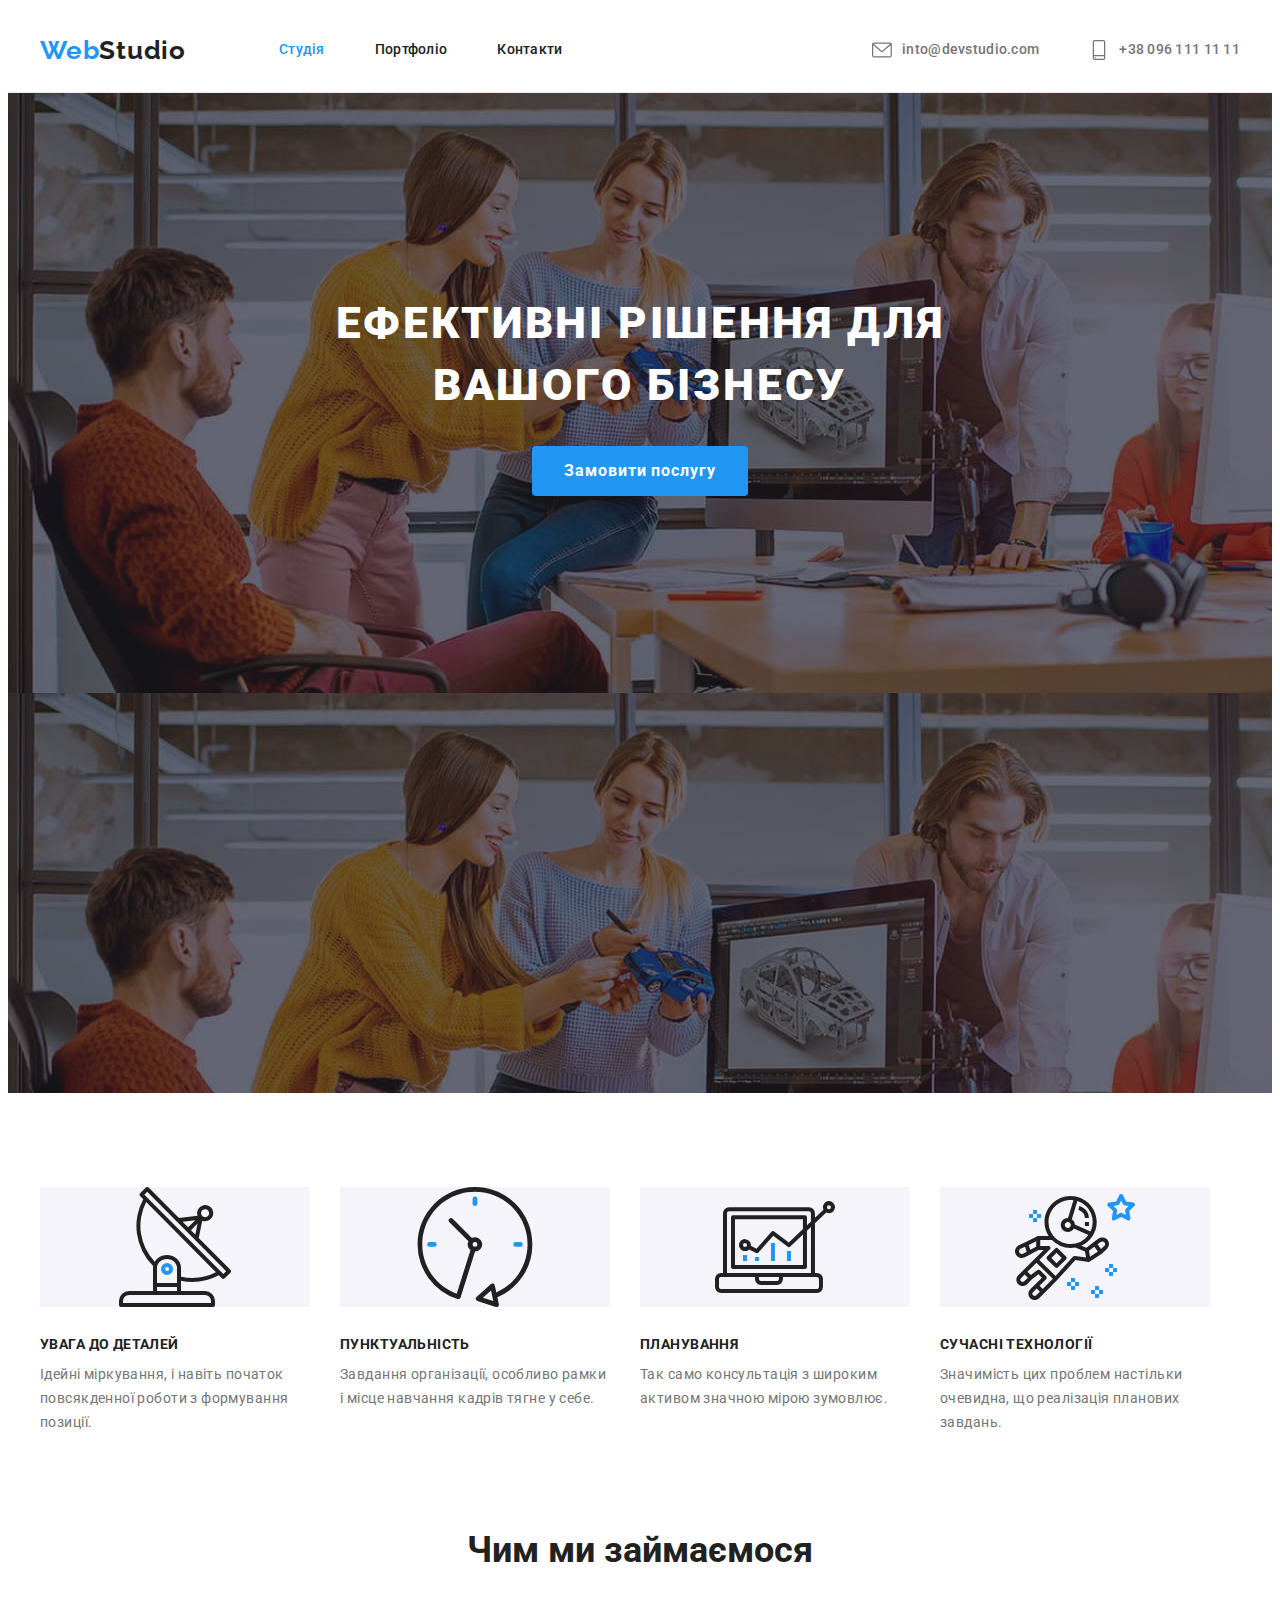
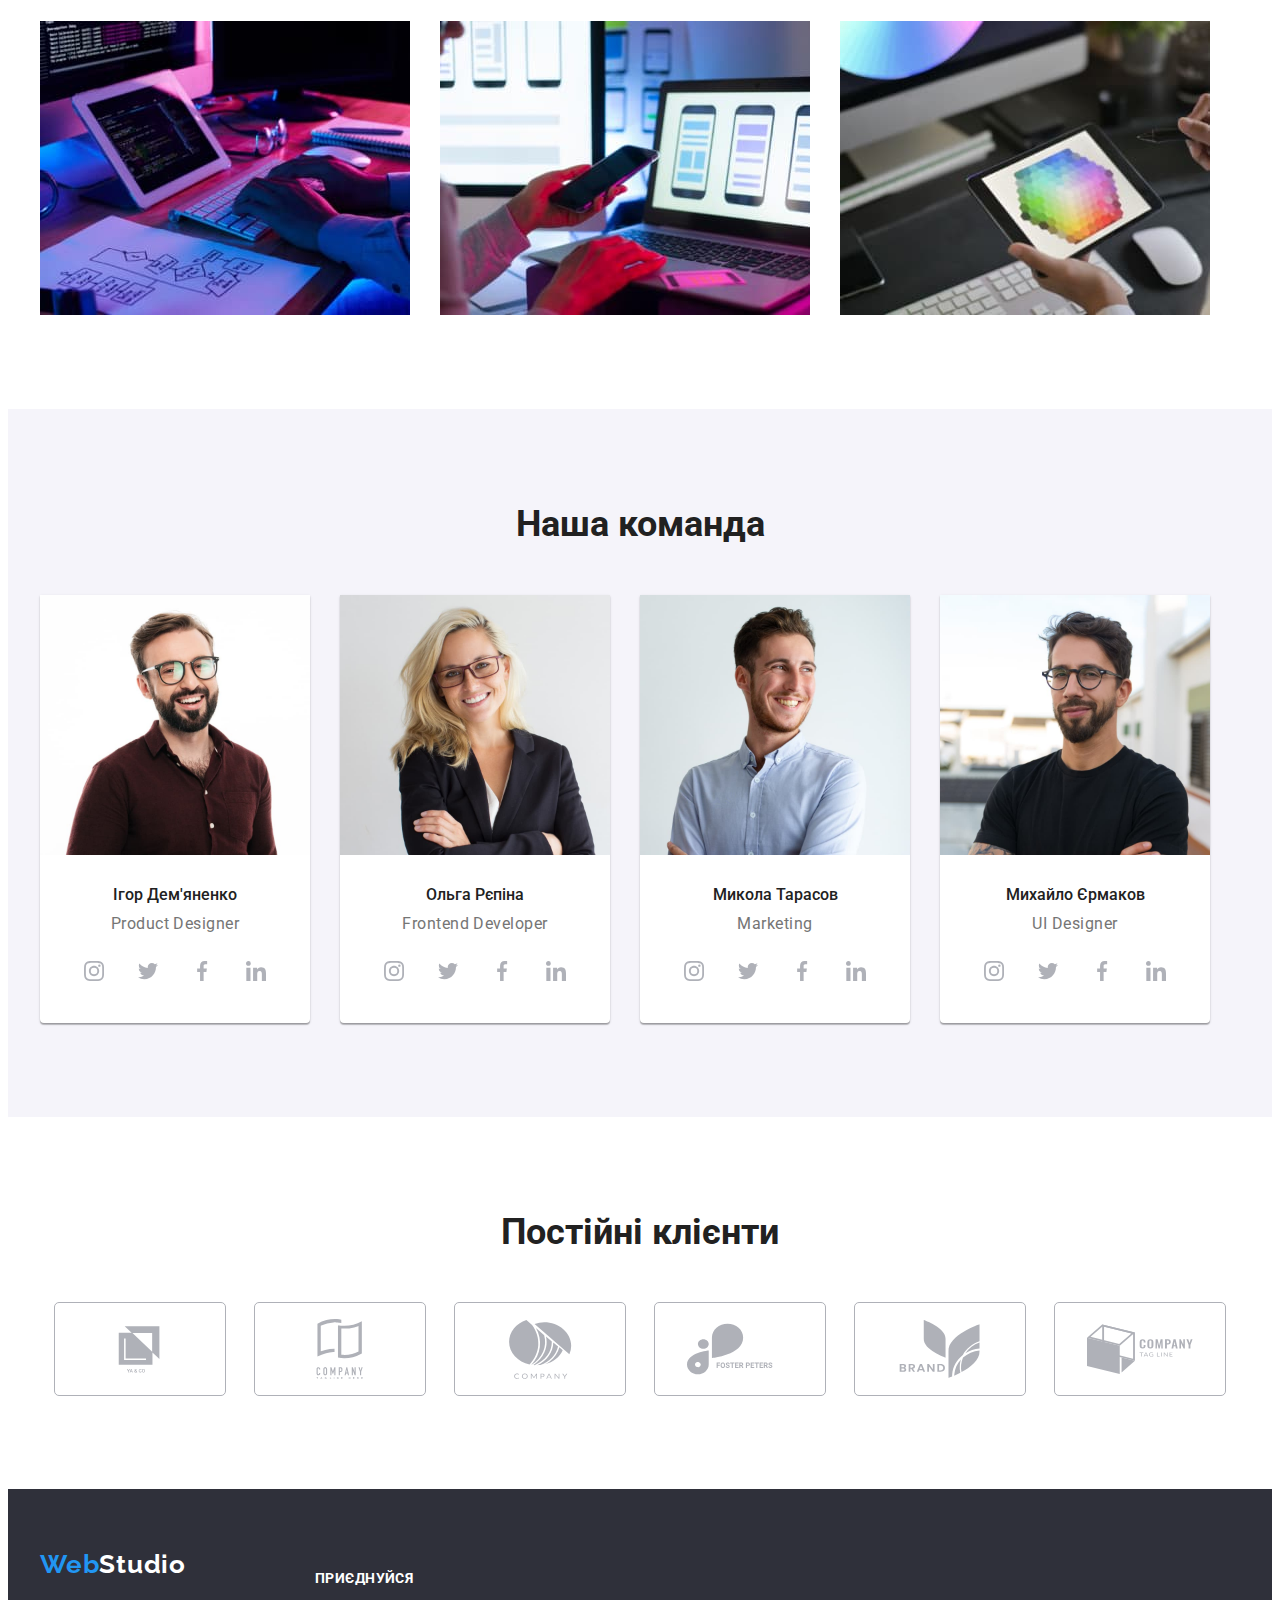
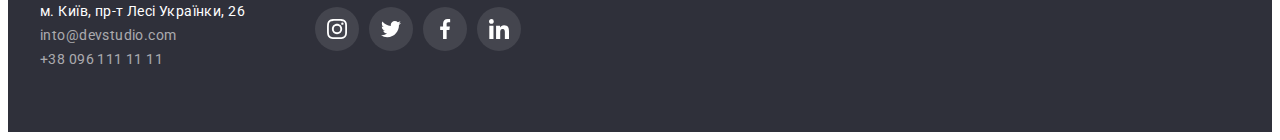
==== commit c1da1aa4: "03.09" ====
--- a/index.html
+++ b/index.html
@@ -394,10 +394,11 @@
       </section>
     </main>
     <footer class="footer">
-      <div class="container">
-        <a href="./index.html" class="link"><span class="logo">Web</span
+      <div class="container footer-container ">
+        <div>
+         <a href="./index.html" class="link"><span class="logo">Web</span
           ><span class="logo" style="color: var(--white-color)">Studio</span></a>
-        <address class="footer-site">
+         <address class="footer-site">
           <ul class="list">
             <li class="adress">
               <a class="adress-link" href="https://goo.gl/maps/srSNwpNVW98ARK6E7">
@@ -411,7 +412,56 @@
               <a class="adress-link-color" href="tel:+380961111">+38 096 111 11 11</a>
             </li>
           </ul>
+         </address>
+        </div>
+        <div>
+          <h3 class="footer-title">приєднуйся</h3>
+          <ul class="list web">
+            <li>
+              <a class=" footer-icon link"href="https://www.instagram.com"
+              target="_parent"
+              rel="noopener noreffer"
+              aria-label="Instagram">
+              <svg class="social-link">
+                <use href="./images/icons.svg#instagram"></use>
+              </svg>                                       
+              </a>
+            </li>
+            <li>
+             <a class=" footer-icon link" href="https://twitter.com"
+              target="_parent"
+               rel="noopener noreffer"
+              aria-label="twitter">
+               <svg class="social-link">
+                 <use href="./images/icons.svg#twitter">
+                </use>
+              </svg>    
+            </a>
+            </li>
+            <li>
+             <a class=" footer-icon link"href="https://www.facebook.com"
+             target="_parent"
+             rel="noopener noreffer"
+             aria-label="Instagram">
+             <svg class="social-link">
+               <use href="./images/icons.svg#facebook"></use>
+             </svg>                                       
+             </a>
+           </li>
+           <li>
+             <a class=" footer-icon link" href="https://ua.linkedin.com/"
+              target="_parent"
+               rel="noopener noreffer"
+              aria-label="twitter">
+               <svg class="social-link">
+                 <use href="./images/icons.svg#linkedin">
+                </use>
+              </svg>    
+            </a>
+            </li>
+         </ul>
         </address>
+       </div>
       </div>
     </footer>
   </body>
--- a/css/styles.css
+++ b/css/styles.css
@@ -439,3 +439,37 @@
   background-color: var(--blue-color);
   fill: var(--white-color);
 }
+
+.footer-container{
+  display: flex;
+  align-items: center;
+  gap: 70px;
+}
+.footer-icon{
+  display: flex;
+  justify-content: center;
+  align-items: center;
+
+  width: 44px;
+  height: 44px;
+  border-radius: 50%;
+  background-color: rgba(255, 255, 255, 0.1);
+  fill:var(--white-color)
+}
+.footer-icon:hover,
+.footer-icon:focus{
+  background-color: var(--blue-color);
+}
+
+
+
+.footer-title {
+  margin-top: 0;
+  color: var(--white-color);
+  font-weight: 700;
+  font-size: 14px;
+  line-height: 1.14;
+  text-transform: uppercase;
+  letter-spacing: 0.03em;
+  margin-bottom: 20px;
+}
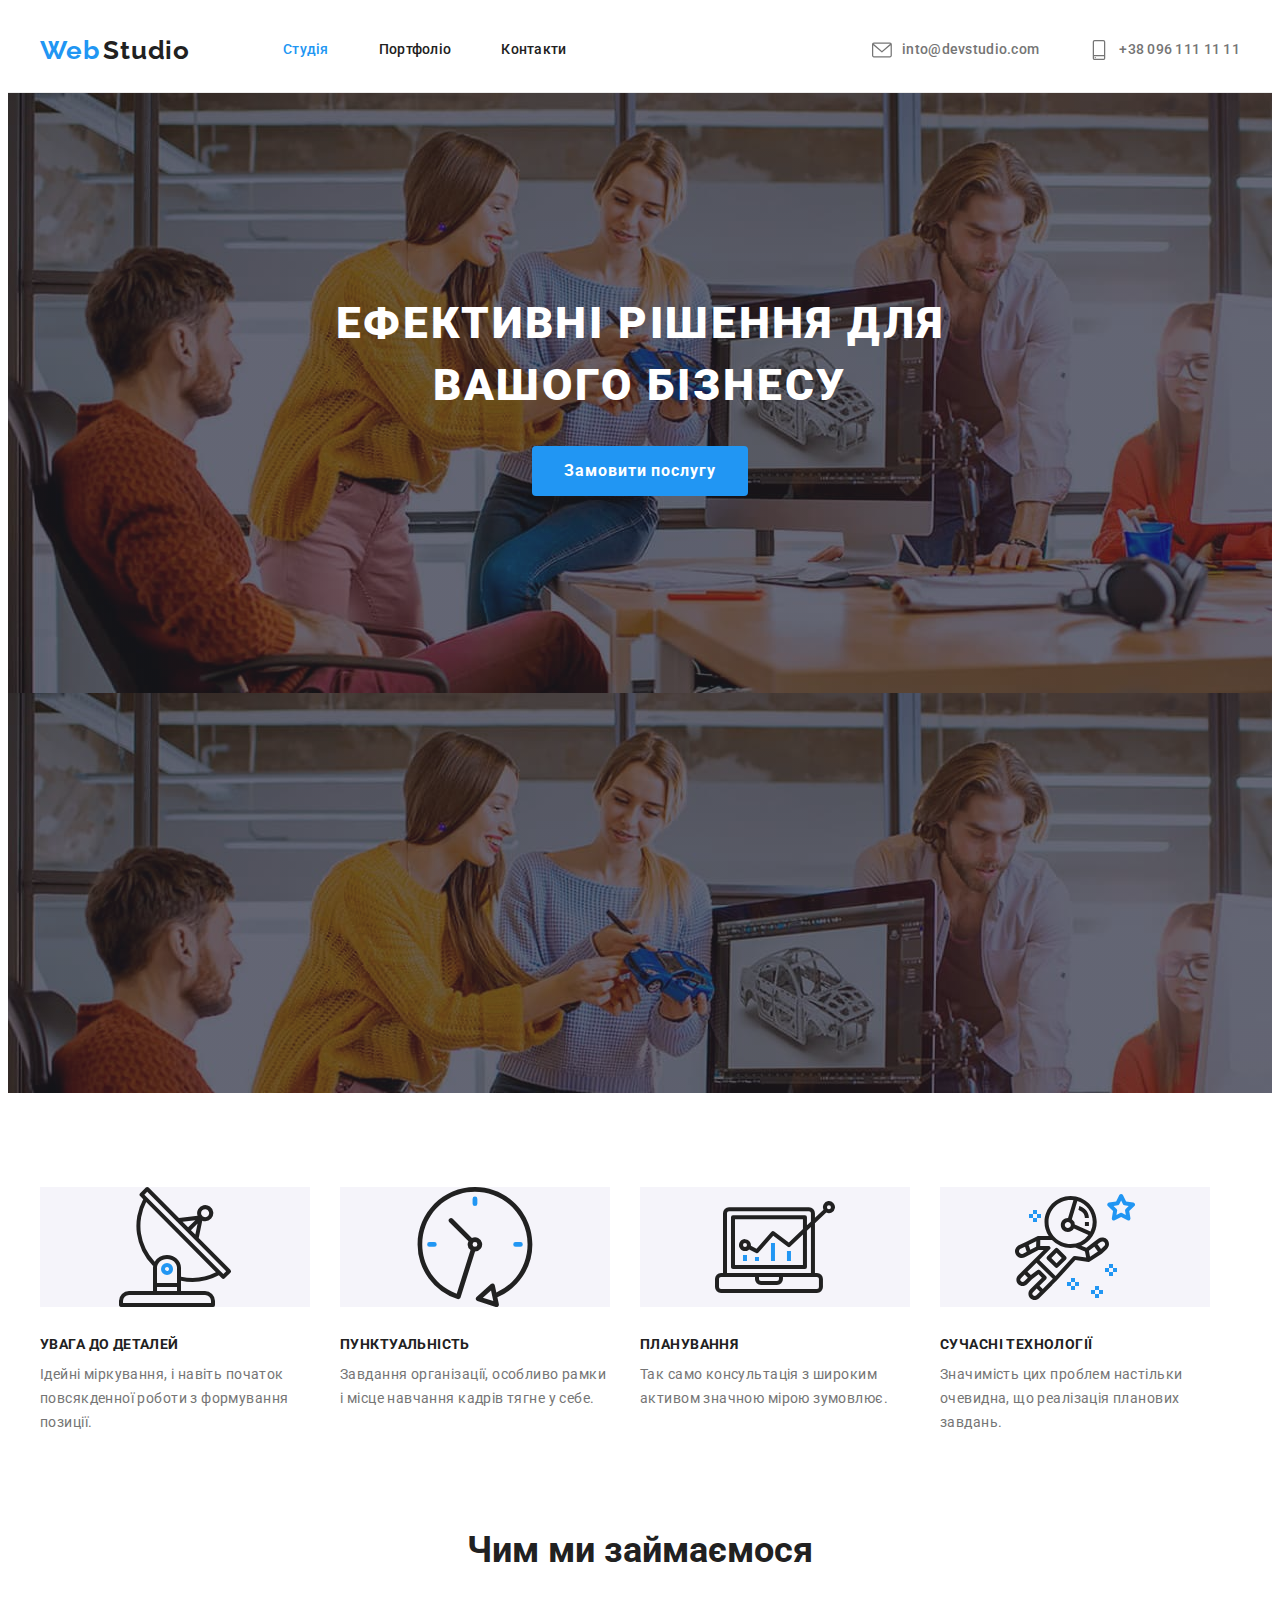
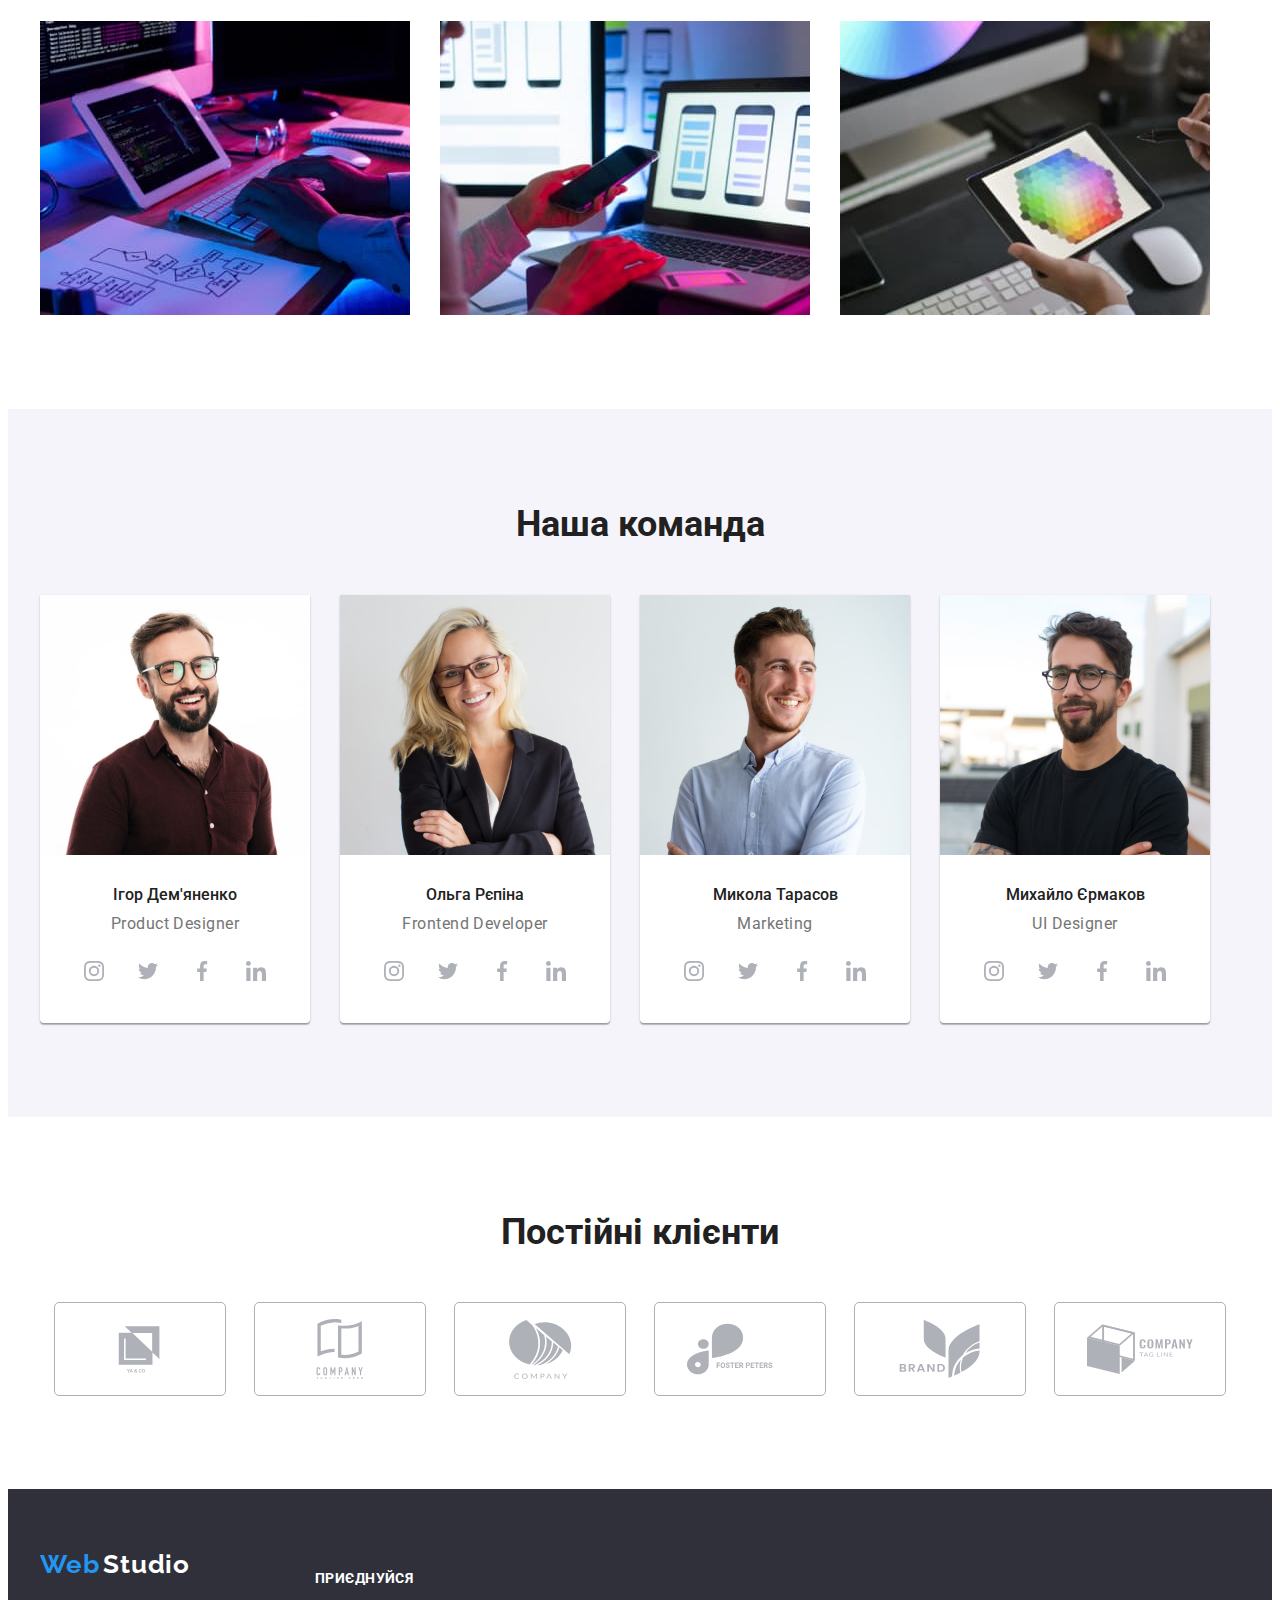
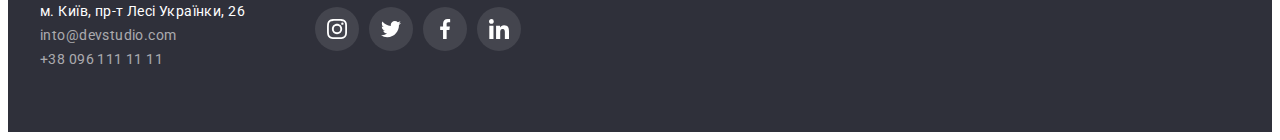
==== commit 654c98ca: "04.09" ====
--- a/index.html
+++ b/index.html
@@ -1,468 +1,502 @@
 <!DOCTYPE html>
 <html lang="en">
-  <head>
-    <meta charset="UTF-8" />
-    <meta http-equiv="X-UA-Compatible" content="IE=edge" />
-    <meta name="viewport" content="width=device-width, initial-scale=1.0" />
-    <title>Studio</title>
-    <link rel="preconnect" href="https://fonts.googleapis.com" />
-    <link rel="preconnect" href="https://fonts.gstatic.com" crossorigin />
-    <link
-      href="https://fonts.googleapis.com/css2?family=Raleway:wght@700&family=Roboto:wght@400;500;700;900&display=swap"
-      rel="stylesheet"
-    />
-    <!--Normalize-->
-    <link
-      rel="stylesheet"
-      href="https://cdnjs.cloudflare.com/ajax/libs/modern-normalize/1.1.0/modern-normalize.min.css"
-      integrity="sha512-wpPYUAdjBVSE4KJnH1VR1HeZfpl1ub8YT/NKx4PuQ5NmX2tKuGu6U/JRp5y+Y8XG2tV+wKQpNHVUX03MfMFn9Q=="
-      crossorigin="anonymous"
-      referrerpolicy="no-referrer"
-    />
-    <link rel="stylesheet" href="./css/styles.css" />
-  </head>
-  <body>
-    <header class="header-underline">
-      <div class="container heared-container">
-        <nav class="navig">
-        <a href="./index.html" class="link"><span class="logo">Web</span><span class="logo" style="color: var(--main-text-color)">Studio</span></a>
-        <ul class="site-nav list">
-          <li><a href="" class="site-nav-link current">Студія</a></li>
-          <li><a href="./portfolio.html" class="site-nav-link">Портфоліо</a></li>
-          <li><a href="" class="site-nav-link">Контакти</a></li>
-        </ul>
-        </nav>
-        <ul class="contact-nav list">
-          <li>
-            <a class="contact-nav-link" href="mailto:into@devstudio.com">
-              <svg class="contact-icon">
-                <use href="./images/icons.svg#envelope"></use>
-              </svg>            
-              into@devstudio.com
-            </a>
-        </li>
-          <li>
-            <a class="contact-nav-link" href="tel:+380961111">
-              <svg class="contact-icon">
-                <use href="./images/icons.svg#smartphone"></use>
-              </svg> 
-              +38 096 111 11 11</a></li>
-        </ul>
-      </div>
-    </header>
-    <main>
-      <section class="hero">
-        <div class="container">
-        <h1 class="hero-title">ефективні рішення для вашого бізнесу</h1>
-        <button class="button" type="button">Замовити послугу</button>
-        </div>
-      </section>
-      <section class="section">
-        <div class="container">
-          <h2 class="section-title visually-hidden">Зміст</h2>
-          <ul class="details list">
-            <li class="details-item">
-              <div class="about-image">
-                <svg class="icon-about">
-                  <use href="./images/icons.svg#antenna"></use>
-                </svg>
-              </div>
-              <h3 class="details-title">увага до деталей</h3>
-              <p class="details-about"
-                >Ідейні міркування, і навіть початок повсякденної роботи з формування позиції.</p
-              >
-            </li>
-            <li class="details-item">
-              <div class="about-image">
-                <svg class="icon-about">
-                  <use href="./images/icons.svg#clock"></use>
-                </svg>
-              </div>
-              <h3 class="details-title">пунктуальність</h3>
-              <p class="details-about"
-                >Завдання організації, особливо рамки і місце навчання кадрів тягне у себе.</p
-              >
-            </li>
-            <li class="details-item">
-              <div class="about-image">
-                <svg class="icon-about">
-                  <use href="./images/icons.svg#diagram"></use>
-                </svg>
-              </div>
-              <h3 class="details-title">планування</h3>
-              <p class="details-about"
-                >Так само консультація з широким активом значною мірою зумовлює.</p
-              >
-            </li>
-            <li class="details-item">
-              <div class="about-image">
-                <svg class="icon-about">
-                  <use href="./images/icons.svg#astronaut"></use>
-                </svg>
-              </div>
-              <h3 class="details-title">сучасні технології</h3>
-              <p class="details-about"
-                >Значимість цих проблем настільки очевидна, що реалізація планових завдань.</p
-              >
-            </li>
-          </ul>
-        </div>
-      </section>
-      <section class="section section-action">
-        <div class="container">
-          <h2 class="section-title">Чим ми займаємося</h2>
-          <ul class="list action-pic">
-            <li><img src="./images/box1.jpg" alt="action1" width="370" /></li>
-            <li><img src="./images/box2.jpg" alt="action2" width="370" /></li>
-            <li><img src="./images/box3.jpg" alt="action3" width="370" /></li>
-          </ul>
-        </div>
-      </section>
-      <!--Team-->
-      <section class="section ourteam">
-        <div class="container">
-          <h2 class="section-title">Наша команда</h2>
-          <ul class="list team">
-            <li class="team-item">
-              <img src="./images/team1.jpg" alt="team_1" width="270" />
-              <div class="team-about">
-                  <h3 class="team-name">Ігор Дем'яненко</h3>
-                  <p class="team-title">Product Designer</p>
-                  <ul class="list web">
-                     <li>
-                       <a class=" web-icon link"href="https://www.instagram.com"
-                       target="_parent"
-                       rel="noopener noreffer"
-                       aria-label="Instagram">
-                       <svg class="social-link">
-                         <use href="./images/icons.svg#instagram"></use>
-                       </svg>                                       
-                       </a>
-                     </li>
-                     <li>
-                      <a class=" web-icon link" href="https://twitter.com"
-                       target="_parent"
-                        rel="noopener noreffer"
-                       aria-label="twitter">
-                        <svg class="social-link">
-                          <use href="./images/icons.svg#twitter">
-                         </use>
-                       </svg>    
-                     </a>
-                     </li>
-                     <li>
-                      <a class=" web-icon link"href="https://www.facebook.com"
-                      target="_parent"
-                      rel="noopener noreffer"
-                      aria-label="Instagram">
-                      <svg class="social-link">
-                        <use href="./images/icons.svg#facebook"></use>
-                      </svg>                                       
-                      </a>
-                    </li>
-                    <li>
-                      <a class=" web-icon link" href="https://ua.linkedin.com/"
-                       target="_parent"
-                        rel="noopener noreffer"
-                       aria-label="twitter">
-                        <svg class="social-link">
-                          <use href="./images/icons.svg#linkedin">
-                         </use>
-                       </svg>    
-                     </a>
-                     </li>
-                  </ul>
-              </div>
-            </li>
-            <li class="team-item">
-              <img src="./images/team2.jpg" alt="team_2" width="270" />
-              <div class="team-about">
-                 <h3 class="team-name">Ольга Рєпіна</h3>
-                 <p class="team-title">Frontend Developer</p>
-                 <ul class="list web">
-                  <li>
-                    <a class=" web-icon link"href="https://www.instagram.com"
-                    target="_parent"
-                    rel="noopener noreffer"
-                    aria-label="Instagram">
-                    <svg class="social-link">
-                      <use href="./images/icons.svg#instagram"></use>
-                    </svg>                                       
-                    </a>
-                  </li>
-                  <li>
-                   <a class=" web-icon link" href="https://twitter.com"
-                    target="_parent"
-                     rel="noopener noreffer"
-                    aria-label="twitter">
-                     <svg class="social-link">
-                       <use href="./images/icons.svg#twitter">
-                      </use>
-                    </svg>    
-                  </a>
-                  </li>
-                  <li>
-                   <a class=" web-icon link"href="https://www.facebook.com"
-                   target="_parent"
-                   rel="noopener noreffer"
-                   aria-label="Instagram">
-                   <svg class="social-link">
-                     <use href="./images/icons.svg#facebook"></use>
-                   </svg>                                       
-                   </a>
-                 </li>
-                 <li>
-                   <a class=" web-icon link" href="https://ua.linkedin.com/"
-                     target="_parent"
-                     rel="noopener noreffer"
-                     aria-label="twitter">
-                     <svg class="social-link">
-                       <use href="./images/icons.svg#linkedin">
-                      </use>
-                    </svg>    
-                  </a>
-                  </li>
-               </ul>
-              </div>
-            </li>
-            <li class="team-item">
-              <img src="./images/team3.jpg" alt="team_3" width="270" />
-              <div class="team-about">
-                 <h3 class="team-name">Микола Тарасов</h3>
-                 <p class="team-title">Marketing</p>
-                 <ul class="list web">
-                  <li>
-                    <a class=" web-icon link"href="https://www.instagram.com"
-                    target="_parent"
-                    rel="noopener noreffer"
-                    aria-label="Instagram">
-                    <svg class="social-link">
-                      <use href="./images/icons.svg#instagram"></use>
-                    </svg>                                       
-                    </a>
-                  </li>
-                  <li>
-                   <a class=" web-icon link" href="https://twitter.com"
-                    target="_parent"
-                     rel="noopener noreffer"
-                    aria-label="twitter">
-                     <svg class="social-link">
-                       <use href="./images/icons.svg#twitter">
-                      </use>
-                    </svg>    
-                  </a>
-                  </li>
-                  <li>
-                   <a class=" web-icon link"href="https://www.facebook.com"
-                   target="_parent"
-                   rel="noopener noreffer"
-                   aria-label="Instagram">
-                   <svg class="social-link">
-                     <use href="./images/icons.svg#facebook"></use>
-                   </svg>                                       
-                   </a>
-                 </li>
-                 <li>
-                   <a class=" web-icon link" href="https://ua.linkedin.com/"
-                    target="_parent"
-                     rel="noopener noreffer"
-                    aria-label="twitter">
-                     <svg class="social-link">
-                       <use href="./images/icons.svg#linkedin">
-                      </use>
-                    </svg>    
-                  </a>
-                  </li>
-               </ul>
-              </div>
-            </li>
-            <li class="team-item">
-              <img src="./images/team4.jpg" alt="team_4" width="270" />
-              <div class="team-about">
-                 <h3 class="team-name">Михайло Єрмаков</h3>
-                 <p class="team-title">UI Designer</p>
-                 <ul class="list web">
-                  <li>
-                    <a class=" web-icon link"href="https://www.instagram.com"
-                    target="_parent"
-                    rel="noopener noreffer"
-                    aria-label="Instagram">
-                    <svg class="social-link">
-                      <use href="./images/icons.svg#instagram"></use>
-                    </svg>                                       
-                    </a>
-                  </li>
-                  <li>
-                   <a class=" web-icon link" href="https://twitter.com"
-                    target="_parent"
-                     rel="noopener noreffer"
-                    aria-label="twitter">
-                     <svg class="social-link">
-                       <use href="./images/icons.svg#twitter">
-                      </use>
-                    </svg>    
-                  </a>
-                  </li>
-                  <li>
-                   <a class=" web-icon link"href="https://www.facebook.com"
-                   target="_parent"
-                   rel="noopener noreffer"
-                   aria-label="Instagram">
-                   <svg class="social-link">
-                     <use href="./images/icons.svg#facebook"></use>
-                   </svg>                                       
-                   </a>
-                 </li>
-                 <li>
-                   <a class=" web-icon link" href="https://ua.linkedin.com/"
-                    target="_parent"
-                     rel="noopener noreffer"
-                    aria-label="twitter">
-                     <svg class="social-link">
-                       <use href="./images/icons.svg#linkedin">
-                      </use>
-                    </svg>    
-                  </a>
-                  </li>
-               </ul>
-              </div>
-            </li>
-          </ul>
-        </div>
-      </section>
-         <!--Company-->
-      <section class="section">
-        <div class="container">
-          <h2 class="section-title">Постійні клієнти</h2>          
-          <ul class="list group-company">
-            <li>
-              <a class=" group link" href="./index.html"
-                       target="_parent"
-                       rel="noopener noreffer">
-                      <svg  class="group-link">
-                         <use href="./images/icons.svg#company1"></use>
-                      </svg>                                       
-                </a>
-            </li>
-            <li>
-              <a class=" group link" href="./index.html"
-                       target="_parent"
-                       rel="noopener noreffer">
-                      <svg class="group-link">
-                         <use href="./images/icons.svg#company2"></use>
-                      </svg>                                       
-                </a>
-            </li>
-            <li>
-              <a class=" group link" href="./index.html"
-                       target="_parent"
-                       rel="noopener noreffer">
-                      <svg class="group-link">
-                         <use href="./images/icons.svg#company3"></use>
-                      </svg>                                       
-                </a>
-            </li>
-            <li>
-              <a class=" group link" href="./index.html"
-                       target="_parent"
-                       rel="noopener noreffer">
-                      <svg class="group-link">
-                         <use href="./images/icons.svg#company4"></use>
-                      </svg>                                       
-                </a>
-            </li>
-            <li>
-              <a class=" group link" href="./index.html"
-                       target="_parent"
-                       rel="noopener noreffer">
-                      <svg class="group-link">
-                         <use href="./images/icons.svg#company5"></use>
-                      </svg>                                       
-                </a>
-            </li>
-            <li>
-              <a class=" group link" href="./index.html"
-                       target="_parent"
-                       rel="noopener noreffer">
-                      <svg class="group-link">
-                         <use href="./images/icons.svg#company6"></use>
-                      </svg>                                       
-                </a>
-            </li>
-          </ul>
-        </div>
-      </section>
-    </main>
-    <footer class="footer">
-      <div class="container footer-container ">
-        <div>
-         <a href="./index.html" class="link"><span class="logo">Web</span
-          ><span class="logo" style="color: var(--white-color)">Studio</span></a>
-         <address class="footer-site">
-          <ul class="list">
-            <li class="adress">
-              <a class="adress-link" href="https://goo.gl/maps/srSNwpNVW98ARK6E7">
-                м. Київ, пр-т Лесі Українки, 26</a>
-              </li>
-            <li class="adress">
-              <a class="adress-link-color" href="mailto:into@devstudio.com"
-                >into@devstudio.com</a>
-            </li>
-            <li class="adress">
-              <a class="adress-link-color" href="tel:+380961111">+38 096 111 11 11</a>
-            </li>
-          </ul>
-         </address>
-        </div>
-        <div>
-          <h3 class="footer-title">приєднуйся</h3>
-          <ul class="list web">
-            <li>
-              <a class=" footer-icon link"href="https://www.instagram.com"
-              target="_parent"
-              rel="noopener noreffer"
-              aria-label="Instagram">
-              <svg class="social-link">
-                <use href="./images/icons.svg#instagram"></use>
-              </svg>                                       
-              </a>
-            </li>
-            <li>
-             <a class=" footer-icon link" href="https://twitter.com"
-              target="_parent"
-               rel="noopener noreffer"
-              aria-label="twitter">
-               <svg class="social-link">
-                 <use href="./images/icons.svg#twitter">
-                </use>
-              </svg>    
-            </a>
-            </li>
-            <li>
-             <a class=" footer-icon link"href="https://www.facebook.com"
-             target="_parent"
-             rel="noopener noreffer"
-             aria-label="Instagram">
-             <svg class="social-link">
-               <use href="./images/icons.svg#facebook"></use>
-             </svg>                                       
-             </a>
-           </li>
-           <li>
-             <a class=" footer-icon link" href="https://ua.linkedin.com/"
-              target="_parent"
-               rel="noopener noreffer"
-              aria-label="twitter">
-               <svg class="social-link">
-                 <use href="./images/icons.svg#linkedin">
-                </use>
-              </svg>    
-            </a>
-            </li>
-         </ul>
-        </address>
-       </div>
-      </div>
-    </footer>
-  </body>
+	<head>
+		<meta charset="UTF-8" />
+		<meta http-equiv="X-UA-Compatible" content="IE=edge" />
+		<meta name="viewport" content="width=device-width, initial-scale=1.0" />
+		<title>Studio</title>
+		<link rel="preconnect" href="https://fonts.googleapis.com" />
+		<link rel="preconnect" href="https://fonts.gstatic.com" crossorigin />
+		<link
+			href="https://fonts.googleapis.com/css2?family=Raleway:wght@700&family=Roboto:wght@400;500;700;900&display=swap"
+			rel="stylesheet"
+		/>
+		<!--Normalize-->
+		<link
+			rel="stylesheet"
+			href="https://cdnjs.cloudflare.com/ajax/libs/modern-normalize/1.1.0/modern-normalize.min.css"
+			integrity="sha512-wpPYUAdjBVSE4KJnH1VR1HeZfpl1ub8YT/NKx4PuQ5NmX2tKuGu6U/JRp5y+Y8XG2tV+wKQpNHVUX03MfMFn9Q=="
+			crossorigin="anonymous"
+			referrerpolicy="no-referrer"
+		/>
+		<link rel="stylesheet" href="./css/styles.css" />
+	</head>
+	<body>
+		<header class="header-underline">
+			<div class="container heared-container">
+				<nav class="navig">
+					<a href="./index.html" class="link">
+						<span class="logo">Web</span>
+						<span class="logo" style="color: var(--main-text-color)">Studio</span>
+					</a>
+					<ul class="site-nav list">
+						<li><a href="" class="site-nav-link current">Студія</a></li>
+						<li><a href="./portfolio.html" class="site-nav-link">Портфоліо</a></li>
+						<li><a href="" class="site-nav-link">Контакти</a></li>
+					</ul>
+				</nav>
+				<ul class="contact-nav list">
+					<li>
+						<a class="contact-nav-link" href="mailto:into@devstudio.com">
+							<svg class="contact-icon">
+								<use href="./images/icons.svg#envelope"></use>
+							</svg>
+							into@devstudio.com
+						</a>
+					</li>
+					<li>
+						<a class="contact-nav-link" href="tel:+380961111">
+							<svg class="contact-icon">
+								<use href="./images/icons.svg#smartphone"></use>
+							</svg>
+							+38 096 111 11 11
+						</a>
+					</li>
+				</ul>
+			</div>
+		</header>
+		<main>
+			<section class="hero">
+				<div class="container">
+					<h1 class="hero-title">ефективні рішення для вашого бізнесу</h1>
+					<button class="button" type="button">Замовити послугу</button>
+				</div>
+			</section>
+			<section class="section">
+				<div class="container">
+					<h2 class="section-title visually-hidden">Зміст</h2>
+					<ul class="details list">
+						<li class="details-item">
+							<div class="about-image">
+								<svg class="icon-about">
+									<use href="./images/icons.svg#antenna"></use>
+								</svg>
+							</div>
+							<h3 class="details-title">увага до деталей</h3>
+							<p class="details-about">Ідейні міркування, і навіть початок повсякденної роботи з формування позиції.</p>
+						</li>
+						<li class="details-item">
+							<div class="about-image">
+								<svg class="icon-about">
+									<use href="./images/icons.svg#clock"></use>
+								</svg>
+							</div>
+							<h3 class="details-title">пунктуальність</h3>
+							<p class="details-about">Завдання організації, особливо рамки і місце навчання кадрів тягне у себе.</p>
+						</li>
+						<li class="details-item">
+							<div class="about-image">
+								<svg class="icon-about">
+									<use href="./images/icons.svg#diagram"></use>
+								</svg>
+							</div>
+							<h3 class="details-title">планування</h3>
+							<p class="details-about">Так само консультація з широким активом значною мірою зумовлює.</p>
+						</li>
+						<li class="details-item">
+							<div class="about-image">
+								<svg class="icon-about">
+									<use href="./images/icons.svg#astronaut"></use>
+								</svg>
+							</div>
+							<h3 class="details-title">сучасні технології</h3>
+							<p class="details-about">Значимість цих проблем настільки очевидна, що реалізація планових завдань.</p>
+						</li>
+					</ul>
+				</div>
+			</section>
+			<section class="section section-action">
+				<div class="container">
+					<h2 class="section-title">Чим ми займаємося</h2>
+					<ul class="list action-pic">
+						<li><img src="./images/box1.jpg" alt="action1" width="370" /></li>
+						<li><img src="./images/box2.jpg" alt="action2" width="370" /></li>
+						<li><img src="./images/box3.jpg" alt="action3" width="370" /></li>
+					</ul>
+				</div>
+			</section>
+			<!--Team-->
+			<section class="section ourteam">
+				<div class="container">
+					<h2 class="section-title">Наша команда</h2>
+					<ul class="list team">
+						<li class="team-item">
+							<img src="./images/team1.jpg" alt="team_1" width="270" />
+							<div class="team-about">
+								<h3 class="team-name">Ігор Дем'яненко</h3>
+								<p class="team-title">Product Designer</p>
+								<ul class="list web">
+									<li>
+										<a
+											class="web-icon link"
+											href="https://www.instagram.com"
+											target="_parent"
+											rel="noopener noreffer"
+											aria-label="Instagram"
+										>
+											<svg class="social-link">
+												<use href="./images/icons.svg#instagram"></use>
+											</svg>
+										</a>
+									</li>
+									<li>
+										<a
+											class="web-icon link"
+											href="https://twitter.com"
+											target="_parent"
+											rel="noopener noreffer"
+											aria-label="twitter"
+										>
+											<svg class="social-link">
+												<use href="./images/icons.svg#twitter"></use>
+											</svg>
+										</a>
+									</li>
+									<li>
+										<a
+											class="web-icon link"
+											href="https://www.facebook.com"
+											target="_parent"
+											rel="noopener noreffer"
+											aria-label="Instagram"
+										>
+											<svg class="social-link">
+												<use href="./images/icons.svg#facebook"></use>
+											</svg>
+										</a>
+									</li>
+									<li>
+										<a
+											class="web-icon link"
+											href="https://ua.linkedin.com/"
+											target="_parent"
+											rel="noopener noreffer"
+											aria-label="twitter"
+										>
+											<svg class="social-link">
+												<use href="./images/icons.svg#linkedin"></use>
+											</svg>
+										</a>
+									</li>
+								</ul>
+							</div>
+						</li>
+						<li class="team-item">
+							<img src="./images/team2.jpg" alt="team_2" width="270" />
+							<div class="team-about">
+								<h3 class="team-name">Ольга Рєпіна</h3>
+								<p class="team-title">Frontend Developer</p>
+								<ul class="list web">
+									<li>
+										<a
+											class="web-icon link"
+											href="https://www.instagram.com"
+											target="_parent"
+											rel="noopener noreffer"
+											aria-label="Instagram"
+										>
+											<svg class="social-link">
+												<use href="./images/icons.svg#instagram"></use>
+											</svg>
+										</a>
+									</li>
+									<li>
+										<a
+											class="web-icon link"
+											href="https://twitter.com"
+											target="_parent"
+											rel="noopener noreffer"
+											aria-label="twitter"
+										>
+											<svg class="social-link">
+												<use href="./images/icons.svg#twitter"></use>
+											</svg>
+										</a>
+									</li>
+									<li>
+										<a
+											class="web-icon link"
+											href="https://www.facebook.com"
+											target="_parent"
+											rel="noopener noreffer"
+											aria-label="Instagram"
+										>
+											<svg class="social-link">
+												<use href="./images/icons.svg#facebook"></use>
+											</svg>
+										</a>
+									</li>
+									<li>
+										<a
+											class="web-icon link"
+											href="https://ua.linkedin.com/"
+											target="_parent"
+											rel="noopener noreffer"
+											aria-label="twitter"
+										>
+											<svg class="social-link">
+												<use href="./images/icons.svg#linkedin"></use>
+											</svg>
+										</a>
+									</li>
+								</ul>
+							</div>
+						</li>
+						<li class="team-item">
+							<img src="./images/team3.jpg" alt="team_3" width="270" />
+							<div class="team-about">
+								<h3 class="team-name">Микола Тарасов</h3>
+								<p class="team-title">Marketing</p>
+								<ul class="list web">
+									<li>
+										<a
+											class="web-icon link"
+											href="https://www.instagram.com"
+											target="_parent"
+											rel="noopener noreffer"
+											aria-label="Instagram"
+										>
+											<svg class="social-link">
+												<use href="./images/icons.svg#instagram"></use>
+											</svg>
+										</a>
+									</li>
+									<li>
+										<a
+											class="web-icon link"
+											href="https://twitter.com"
+											target="_parent"
+											rel="noopener noreffer"
+											aria-label="twitter"
+										>
+											<svg class="social-link">
+												<use href="./images/icons.svg#twitter"></use>
+											</svg>
+										</a>
+									</li>
+									<li>
+										<a
+											class="web-icon link"
+											href="https://www.facebook.com"
+											target="_parent"
+											rel="noopener noreffer"
+											aria-label="Instagram"
+										>
+											<svg class="social-link">
+												<use href="./images/icons.svg#facebook"></use>
+											</svg>
+										</a>
+									</li>
+									<li>
+										<a
+											class="web-icon link"
+											href="https://ua.linkedin.com/"
+											target="_parent"
+											rel="noopener noreffer"
+											aria-label="twitter"
+										>
+											<svg class="social-link">
+												<use href="./images/icons.svg#linkedin"></use>
+											</svg>
+										</a>
+									</li>
+								</ul>
+							</div>
+						</li>
+						<li class="team-item">
+							<img src="./images/team4.jpg" alt="team_4" width="270" />
+							<div class="team-about">
+								<h3 class="team-name">Михайло Єрмаков</h3>
+								<p class="team-title">UI Designer</p>
+								<ul class="list web">
+									<li>
+										<a
+											class="web-icon link"
+											href="https://www.instagram.com"
+											target="_parent"
+											rel="noopener noreffer"
+											aria-label="Instagram"
+										>
+											<svg class="social-link">
+												<use href="./images/icons.svg#instagram"></use>
+											</svg>
+										</a>
+									</li>
+									<li>
+										<a
+											class="web-icon link"
+											href="https://twitter.com"
+											target="_parent"
+											rel="noopener noreffer"
+											aria-label="twitter"
+										>
+											<svg class="social-link">
+												<use href="./images/icons.svg#twitter"></use>
+											</svg>
+										</a>
+									</li>
+									<li>
+										<a
+											class="web-icon link"
+											href="https://www.facebook.com"
+											target="_parent"
+											rel="noopener noreffer"
+											aria-label="Instagram"
+										>
+											<svg class="social-link">
+												<use href="./images/icons.svg#facebook"></use>
+											</svg>
+										</a>
+									</li>
+									<li>
+										<a
+											class="web-icon link"
+											href="https://ua.linkedin.com/"
+											target="_parent"
+											rel="noopener noreffer"
+											aria-label="twitter"
+										>
+											<svg class="social-link">
+												<use href="./images/icons.svg#linkedin"></use>
+											</svg>
+										</a>
+									</li>
+								</ul>
+							</div>
+						</li>
+					</ul>
+				</div>
+			</section>
+			<!--Company-->
+			<section class="section">
+				<div class="container">
+					<h2 class="section-title">Постійні клієнти</h2>
+					<ul class="list group-company">
+						<li>
+							<a class="group link" href="./index.html" target="_parent" rel="noopener noreffer">
+								<svg class="group-link">
+									<use href="./images/icons.svg#company1"></use>
+								</svg>
+							</a>
+						</li>
+						<li>
+							<a class="group link" href="./index.html" target="_parent" rel="noopener noreffer">
+								<svg class="group-link">
+									<use href="./images/icons.svg#company2"></use>
+								</svg>
+							</a>
+						</li>
+						<li>
+							<a class="group link" href="./index.html" target="_parent" rel="noopener noreffer">
+								<svg class="group-link">
+									<use href="./images/icons.svg#company3"></use>
+								</svg>
+							</a>
+						</li>
+						<li>
+							<a class="group link" href="./index.html" target="_parent" rel="noopener noreffer">
+								<svg class="group-link">
+									<use href="./images/icons.svg#company4"></use>
+								</svg>
+							</a>
+						</li>
+						<li>
+							<a class="group link" href="./index.html" target="_parent" rel="noopener noreffer">
+								<svg class="group-link">
+									<use href="./images/icons.svg#company5"></use>
+								</svg>
+							</a>
+						</li>
+						<li>
+							<a class="group link" href="./index.html" target="_parent" rel="noopener noreffer">
+								<svg class="group-link">
+									<use href="./images/icons.svg#company6"></use>
+								</svg>
+							</a>
+						</li>
+					</ul>
+				</div>
+			</section>
+		</main>
+		<footer class="footer">
+			<div class="container footer-container">
+				<div>
+					<a href="./index.html" class="link">
+						<span class="logo">Web</span>
+						<span class="logo" style="color: var(--white-color)">Studio</span>
+					</a>
+					<address class="footer-site">
+						<ul class="list">
+							<li class="adress">
+								<a class="adress-link" href="https://goo.gl/maps/srSNwpNVW98ARK6E7">м. Київ, пр-т Лесі Українки, 26</a>
+							</li>
+							<li class="adress">
+								<a class="adress-link-color" href="mailto:into@devstudio.com">into@devstudio.com</a>
+							</li>
+							<li class="adress">
+								<a class="adress-link-color" href="tel:+380961111">+38 096 111 11 11</a>
+							</li>
+						</ul>
+					</address>
+				</div>
+				<div>
+					<h3 class="footer-title">приєднуйся</h3>
+					<ul class="list web">
+						<li>
+							<a
+								class="footer-icon link"
+								href="https://www.instagram.com"
+								target="_parent"
+								rel="noopener noreffer"
+								aria-label="Instagram"
+							>
+								<svg class="social-link">
+									<use href="./images/icons.svg#instagram"></use>
+								</svg>
+							</a>
+						</li>
+						<li>
+							<a
+								class="footer-icon link"
+								href="https://twitter.com"
+								target="_parent"
+								rel="noopener noreffer"
+								aria-label="twitter"
+							>
+								<svg class="social-link">
+									<use href="./images/icons.svg#twitter"></use>
+								</svg>
+							</a>
+						</li>
+						<li>
+							<a
+								class="footer-icon link"
+								href="https://www.facebook.com"
+								target="_parent"
+								rel="noopener noreffer"
+								aria-label="Instagram"
+							>
+								<svg class="social-link">
+									<use href="./images/icons.svg#facebook"></use>
+								</svg>
+							</a>
+						</li>
+						<li>
+							<a
+								class="footer-icon link"
+								href="https://ua.linkedin.com/"
+								target="_parent"
+								rel="noopener noreffer"
+								aria-label="twitter"
+							>
+								<svg class="social-link">
+									<use href="./images/icons.svg#linkedin"></use>
+								</svg>
+							</a>
+						</li>
+					</ul>
+				</div>
+			</div>
+		</footer>
+	</body>
 </html>
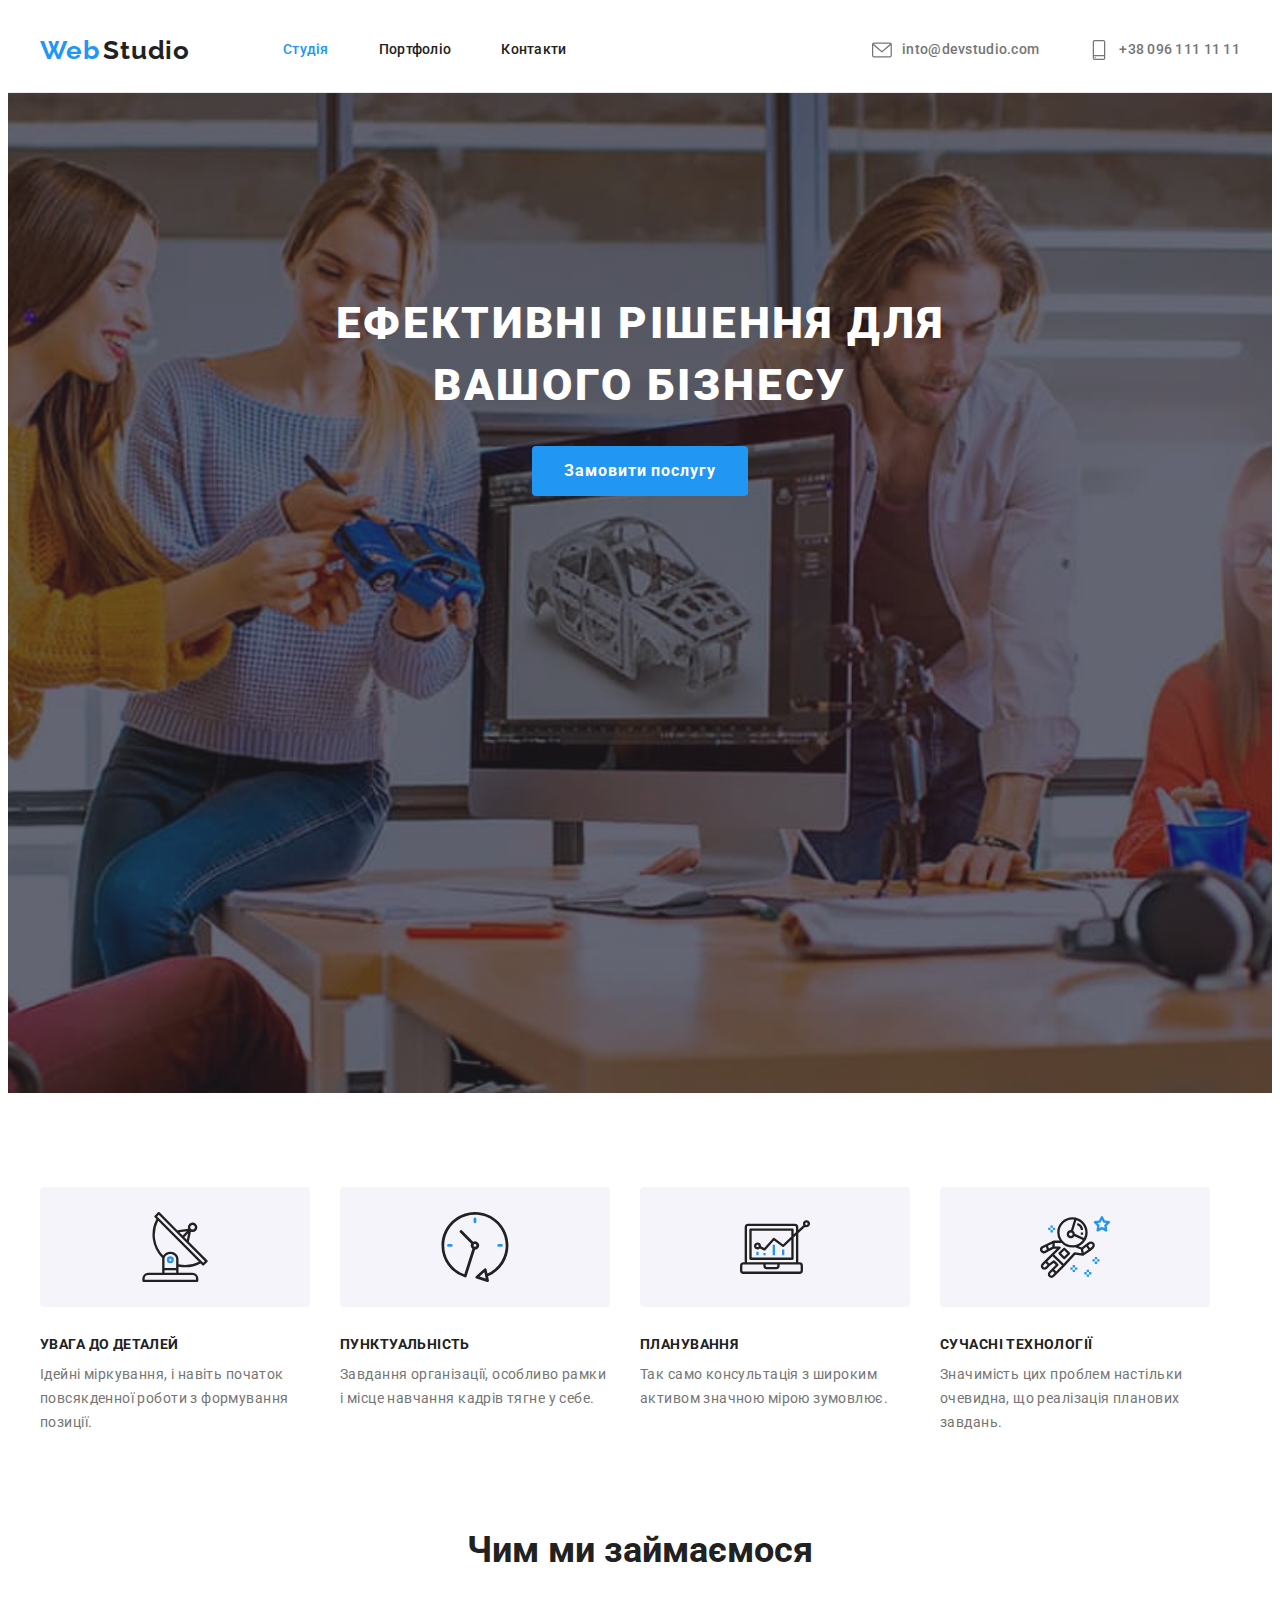
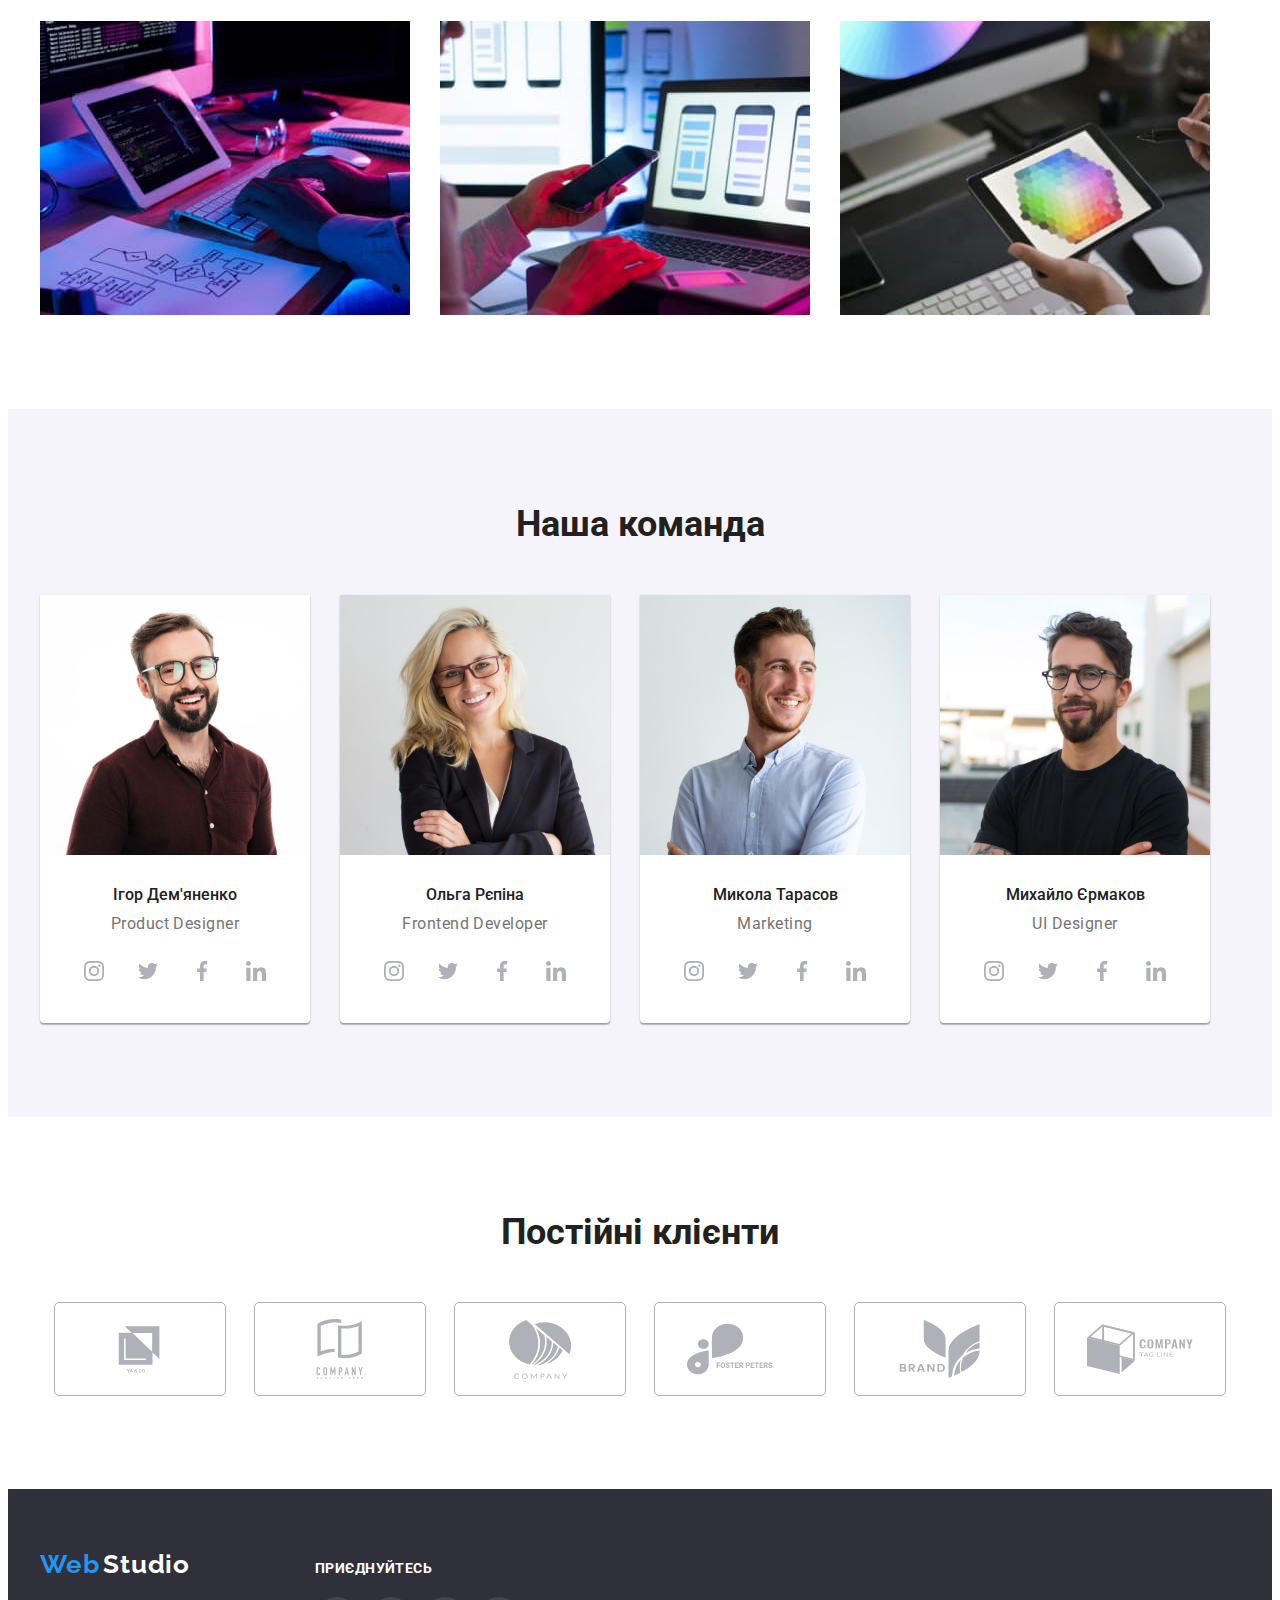
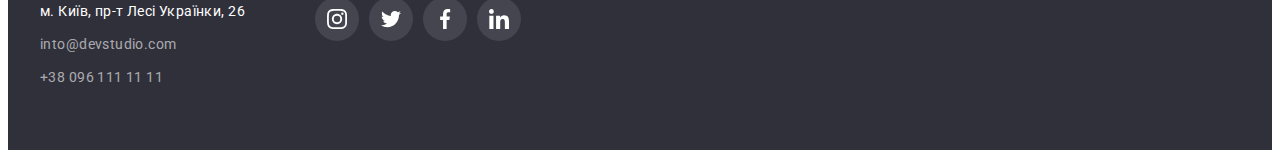
==== commit 866ea33f: "05.09" ====
--- a/index.html
+++ b/index.html
@@ -440,7 +440,7 @@
 					</address>
 				</div>
 				<div>
-					<h3 class="footer-title">приєднуйся</h3>
+					<h3 class="footer-title">приєднуйтесь</h3>
 					<ul class="list web">
 						<li>
 							<a
--- a/css/styles.css
+++ b/css/styles.css
@@ -160,22 +160,29 @@
   height: 600px;
   max-width: 1600px;
   margin: auto;
-
   text-align: center;
   padding: 200px 0;
   background-image: linear-gradient(to right,rgba(47, 48, 58, 0.4) ,rgba(47, 48, 58, 0.4)) ,  url(../images/hero.jpg);
-
-
-
+  background-repeat: no-repeat;
+  background-position: center;
+  background-size:cover;
 }
 .about-image{
   display:flex;
   height: 120px;
   background-color:var(--second-backgraund-color);
-  background-size: cover;
   margin-bottom: 30px;
-  }
-
+  border: ;
+  border-radius: 4px;
+  align-items: center;
+  justify-content: center;
+
+  }
+
+  .icon-about{
+    width: 70px;
+    height: 70px;
+  }
 .details-title {
   margin-top: 0;
   color: var(--main-text-color);
@@ -250,12 +257,15 @@
   text-align: center;
   border-radius: 4px;
   border: none;
-}
+  padding: 6px 22px ;
+ }
 .button-portfolio:hover,
 .button-portfolio:focus {
   color: var(--white-color);
   background-color: var(--blue-color);
   cursor: pointer;
+  box-shadow: 0px 3px 1px rgba(0, 0, 0, 0.1), 0px 1px 2px rgba(0, 0, 0, 0.08),
+1px 2px 2px rgba(0, 0, 0, 0.12);
 }
 .adress-link {
   text-decoration: none;
@@ -272,7 +282,10 @@
   font-size: 14px;
   line-height: 1.71;
   color: var(--wtile-second-color);
-  margin-top: 9px;
+ }
+ .adress:not(:last-child)
+ {
+  margin-bottom: 9px;
  }
 
 .adress-link:hover,
@@ -320,6 +333,14 @@
 }
 .portfolio-items:nth-last-child(-n + 3) {
   margin-bottom: 0px;
+}
+
+.portfolio-link:hover,
+.portfolio-link:focus
+{  
+display: block;
+box-shadow: 0px 1px 1px rgba(0, 0, 0, 0.12), 0px 4px 4px rgba(0, 0, 0, 0.06),
+1px 4px 6px rgba(0, 0, 0, 0.16);
 }
 
 .flex-container {
@@ -402,7 +423,9 @@
 border-radius: 4px;
 }
 
-.group:hover{
+.group:hover,
+.group:focus
+{
   outline: 1px solid var(--blue-color);
   fill: var(--blue-color);
 
@@ -442,7 +465,7 @@
 
 .footer-container{
   display: flex;
-  align-items: center;
+  align-items:baseline;
   gap: 70px;
 }
 .footer-icon{
